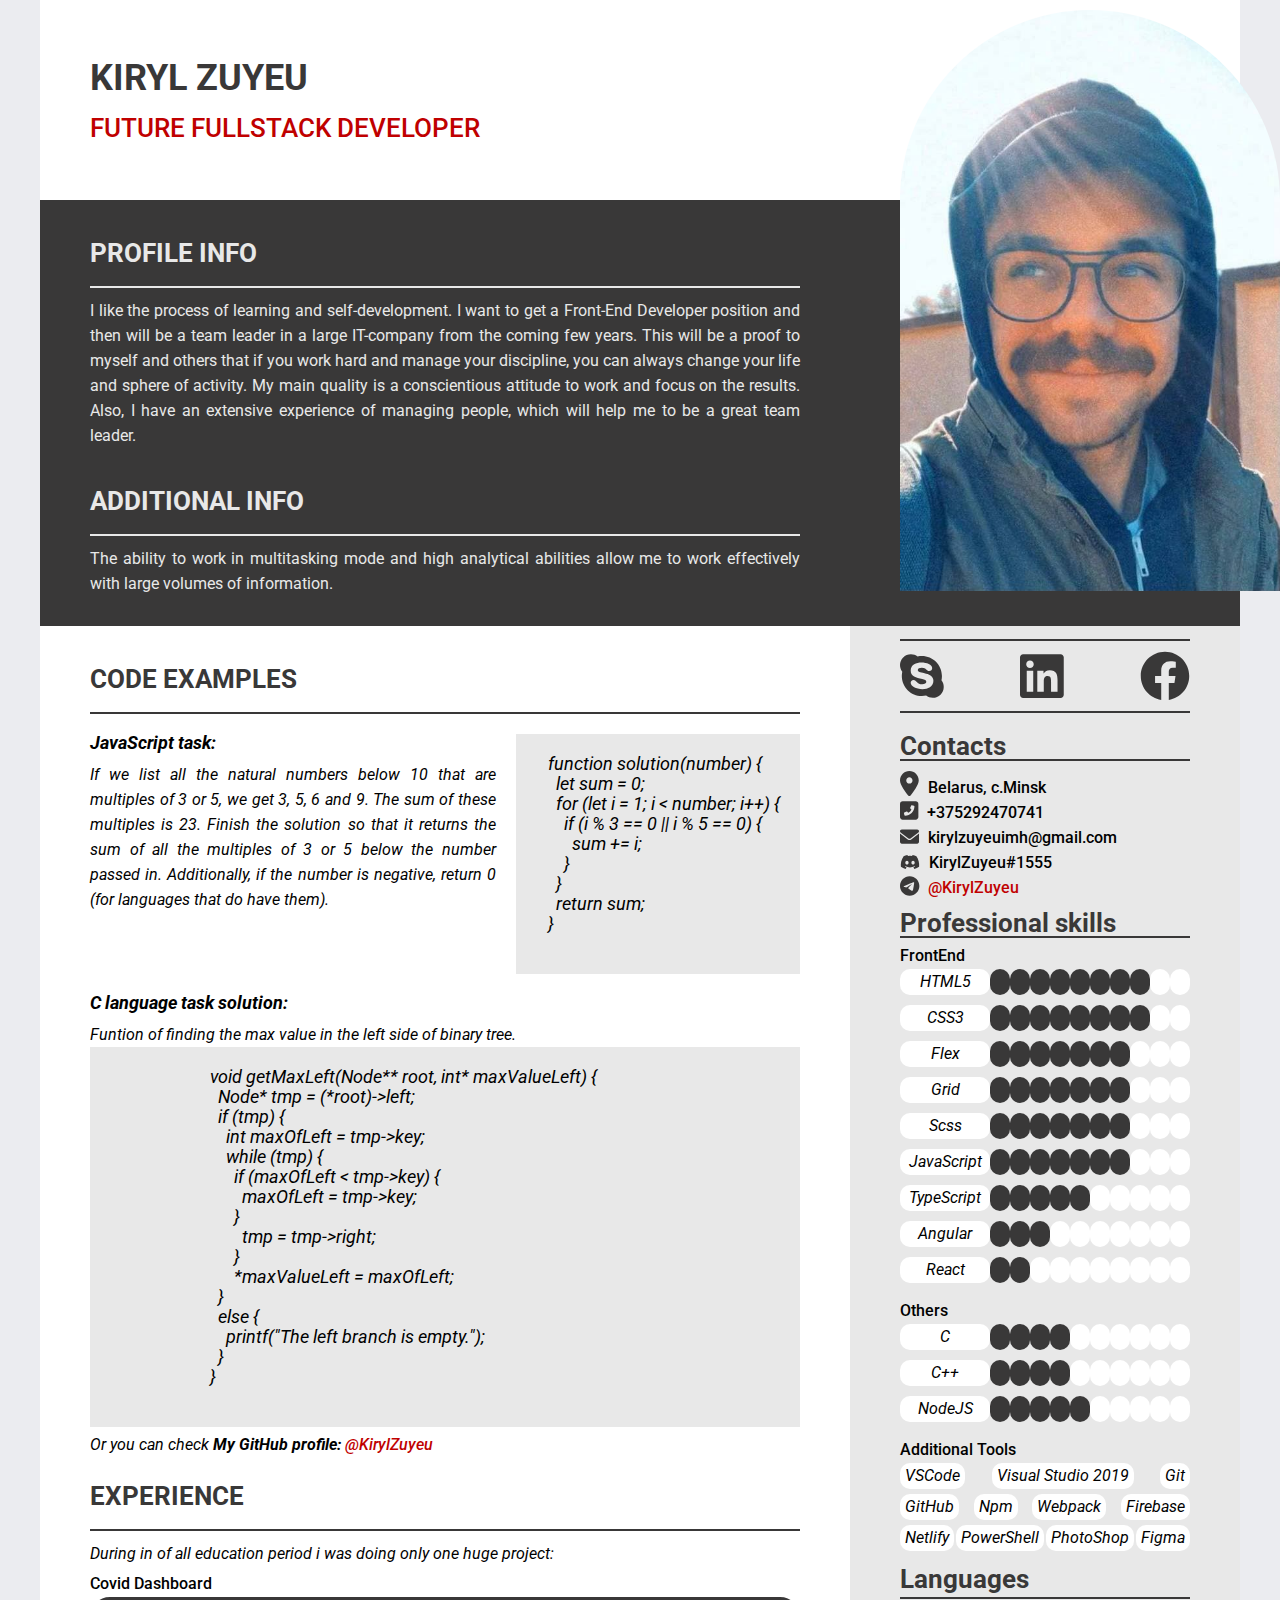
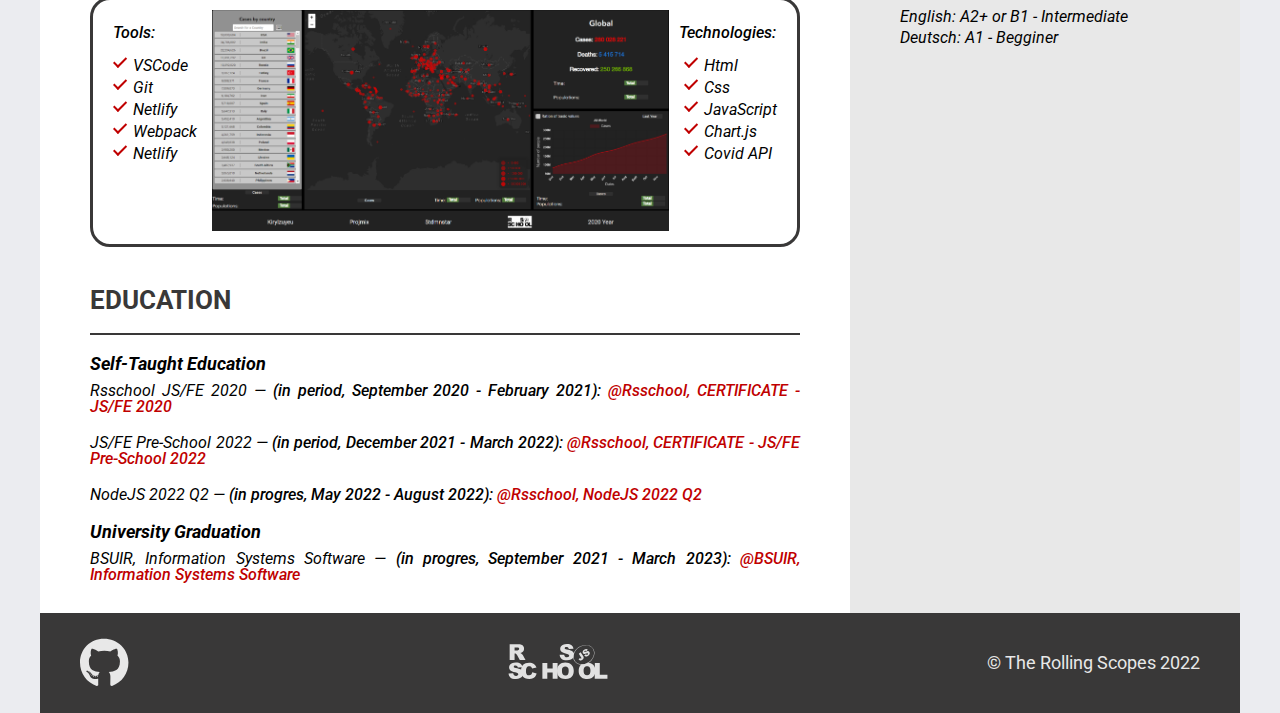
==== index.html @ 29dd503e "fix: remove spaces" ====
<!DOCTYPE html>
<html lang="en">
<head>
  <meta charset="UTF-8">
  <meta http-equiv="X-UA-Compatible" content="IE=edge">
  <meta name="viewport" content="width=device-width, initial-scale=1.0">
  <title>RsschoolCV</title>
  <link rel="icon" type="image/x-icon" href="./assets/icons/favicon.ico">
  <link rel="preconnect" href="https://fonts.googleapis.com">
  <link rel="preconnect" href="https://fonts.gstatic.com" crossorigin>
  <link href="https://fonts.googleapis.com/css2?family=Roboto:ital,wght@0,300;0,400;0,500;0,700;0,900;1,300;1,400;1,500;1,700;1,900&display=swap" rel="stylesheet">
  <script defer src="assets/fontawesome/js/all.min.js"></script>
  <link rel="stylesheet" href="./assets/css/reset.css">
  <link rel="stylesheet" href="./assets/css/style.css">
</head>
<body>
  <div class="wrapper">
    <header class="header">
      <div class="header__wrapper">
        <h1 class="header__title">Kiryl Zuyeu</h1>
        <p class="header__subtitle">Future FullStack Developer</p>
      </div>
    </header>
    <main class="main">
      <div class="main_wrapper">
        <div class="main__content">
          <section class="profile-info container">
            <div class="profile-info__title_container">
              <h2 class="profile-info__title">Profile info</h2>
            </div>
            <p class="profile-info__content">I like the process of learning and self-development. I want to get a Front-End Developer position and then will be a team leader in a large IT-company from the coming few years. This will be a proof to myself and others that if you work hard and manage your discipline, you can always change your life and sphere of activity. My main quality is a conscientious attitude to work and focus on the results. Also, I have an extensive experience of managing people, which will help me to be a great team leader.</p>
          </section>
          <section class="additional-info container">
            <div class="additional-info__title_container">
              <h2 class="additional-info__title">Additional info</h2>
            </div>
            <p class="additional-info__content">The ability to work in multitasking mode and high analytical abilities allow me to work effectively with large volumes of information.</p>
          </section>
          <section class="code container">
            <div class="code__title_container">
              <h2 class="code__title">Code examples</h2>
            </div>
            <div class="code__content">
              <div class="code-js">
                <div class="code-js__taks">
                  <h3 class="code-js__title">JavaScript task:</h3>
                  <p class="code-js__description">If we list all the natural numbers below 10 that are multiples of 3 or 5, we get 3, 5, 6 and 9. The sum of these multiples is 23.
                    Finish the solution so that it returns the sum of all the multiples of 3 or 5 below the number passed in. Additionally, if the number is negative, return 0 (for languages that do have them).</p>
                </div>
                <pre class="code-js__example">
                  <code>
        function solution(number) {
          let sum = 0;
          for (let i = 1; i &lt; number; i++) {
            if (i % 3 == 0 || i % 5 == 0) {
              sum += i;
            }
          }
          return sum;
        }
                  </code>
                </pre>
              </div>
              <div class="code-c">
                <h3 class="code-c__title">C language task solution:</h3>
                <p class="code-c__description">Funtion of finding the max value in the left side of binary tree.</p>
                <pre class="code-c__example">
                  <code>
                    void getMaxLeft(Node** root, int* maxValueLeft) {
                      Node* tmp = (*root)-&gt;left;
                      if (tmp) {
                        int maxOfLeft = tmp-&gt;key;
                        while (tmp) {
                          if (maxOfLeft &lt; tmp-&gt;key) {
                            maxOfLeft = tmp-&gt;key;
                          }
                            tmp = tmp-&gt;right;
                          }
                          *maxValueLeft = maxOfLeft;
                      }
                      else {
                        printf("The left branch is empty.");
                      }
                    }
                  </code>
                </pre>
              </div>
            </div>
            <div class="code-git">
              <span>Or you can check</span>
              <span class="code-git__text">My GitHub profile:</span>
              <a href="https://github.com/KirylZuyeu" class="code-git__link" target="blank">@KirylZuyeu</a>
            </div>
          </section>
          <section class="experience container">
            <div class="experience__title_container">
              <h2 class="experience__title">Experience</h2>
            </div>
            <p class="experience__description">During in of all education period i was doing only one huge project:</p>
            <div class="experience__projects">
              <div class="project">
                <h4 class="project__title">Covid Dashboard</h4>
                <div class="project__section">
                  <div class="project__tools">
                    <p class="project__tools_description">Tools:</p>
                    <ul class="project__tools_list">
                      <li class="project__tools_item">VSCode</li>
                      <li class="project__tools_item">Git</li>
                      <li class="project__tools_item">Netlify</li>
                      <li class="project__tools_item">Webpack</li>
                      <li class="project__tools_item">Netlify</li>
                    </ul>
                  </div>
                  <a class="project__link" href="https://kirylzuyeu-covid-dashboard.netlify.app" target="blank"><img class="project__link_image" src="./assets/images/project.PNG" alt="Covid Dashdoard Tracker"></a>
                  <div class="project__tech">
                    <p class="project__tech_description">Technologies:</p>
                    <ul class="project__tech_list">
                      <li class="project__tech_item">Html</li>
                      <li class="project__tech_item">Css</li>
                      <li class="project__tech_item">JavaScript</li>
                      <li class="project__tech_item">Chart.js</li>
                      <li class="project__tech_item">Covid API</li>
                    </ul>
                  </div>
                </div>
              </div>
            </div>
          </section>
          <section class="education container">
            <div class="education__title_container">
              <h2 class="education__title">Education</h2>
            </div>
            <div class="education__content">
              <div class="education-selft">
                <h3 class="education-selft__title">Self-Taught Education</h3>
                <div class="education-selft__description">
                  <span>Rsschool JS/FE 2020 — </span>
                  <span class="education-selft__text">(in period, September 2020 - February 2021): </span>
                  <a href="https://app.rs.school/certificate/trmz9yqo" class="education-selft__link" target="blank">@Rsschool, CERTIFICATE - JS/FE 2020</a>
                </div>
                <div class="education-selft__description">
                  <span>JS/FE Pre-School 2022 — </span>
                  <span class="education-selft__text">(in period, December 2021 - March 2022): </span>
                  <a href="https://app.rs.school/certificate/n9tmmqsz" class="education-selft__link" target="blank">@Rsschool, CERTIFICATE - JS/FE Pre-School 2022</a>
                </div>
                <div class="education-selft__description">
                  <span>NodeJS 2022 Q2 — </span>
                  <span class="education-selft__text">(in progres, May 2022 - August 2022): </span>
                  <a href="https://rs.school/nodejs/" class="education-selft__link" target="blank">@Rsschool, NodeJS 2022 Q2</a>
                </div>
              </div>
              <div class="education-univer">
                <h3 class="education-univer__title">University Graduation</h3>
                <div class="education-univer__description">
                  <span>BSUIR, Information Systems Software — </span>
                  <span class="education-univer__text">(in progres, September 2021 - March 2023): </span>
                  <a href="https://iti.bsuir.by/specialty/2" class="education-univer__link" target="blank">@BSUIR, Information Systems Software</a>
                </div>
              </div>
            </div>
          </section>
        </div>
        <div class="main__aside">
          <div class="photo__container container">
            <div class="photo__overflow">
              <img class="photo" src="./assets/images/myAvatar.jpg" alt="Kiryl Zuyeu profile photo">
            </div>
          </div>
          <nav class="social container">
            <ul class="social__list">
              <li class="social__item">
                <a class="social__item_link" href="https://join.skype.com/invite/eefLxkBv0HuY" target="blank"><i class="fab fa-skype social__item_img"></i></a>
              </li>
              <li class="social__item">
                <a class="social__item_link" href="https://www.linkedin.com/in/kirylzuyeu" target="blank"><i class="fab fa-linkedin social__item_img"></i></a>
              </li>
              <li class="social__item">
                <a class="social__item_link" href="https://www.facebook.com/kiryl.zuyeu" target="blank"><i class="fab fa-facebook social__item_img"></i></a>
              </li>
            </ul>
          </nav>
          <section class="contacts container">
            <div class="contacts__title_container">
              <h3 class="contacts__title">Contacts</h3>
            </div>
            <ul class="contacts__list">
              <li class="contacts__item">
                <i class="fas fa-map-marker-alt contacts__item_img adress"></i>
                <span class="contacts__item_info">Belarus, c.Minsk</span>
              </li>
              <li class="contacts__item">
                <i class="fas fa-phone-square-alt contacts__item_img phone"></i>
                <span class="contacts__item_info">+375292470741</span>
              </li>
              <li class="contacts__item">
                <i class="fas fa-envelope contacts__item_img mail"></i>
                <span class="contacts__item_info">kirylzuyeuimh@gmail.com</span>
              </li>
              <li class="contacts__item">
                <i class="fab fa-discord contacts__item_img discord"></i>
                <span class="contacts__item_info">KirylZuyeu#1555</span>
              </li>
              <li class="contacts__item">
                <i class="fab fa-telegram contacts__item_img telegram"></i>
                <a class="contacts__item_link" href="https://t.me/KirylZuyeu" target="blank">@KirylZuyeu</a>
              </li>
            </ul>
          </section>
          <section class="skills container">
            <div class="skills__title_container">
              <h2 class="skills__title">Professional skills</h2>
            </div>
            <div class="skills__wrapper">
              <div class="frontEnd-skills">
                <h2 class="frontEnd-skills__title">FrontEnd</h2>
                <ul class="frontEnd-skills__list">
                  <li class="frontEnd-skills__item">
                    <span class="frontEnd-skills__item_text">HTML5</span>
                    <span class="frontEnd-skills__item_rate-done"></span>
                    <span class="frontEnd-skills__item_rate-done"></span>
                    <span class="frontEnd-skills__item_rate-done"></span>
                    <span class="frontEnd-skills__item_rate-done"></span>
                    <span class="frontEnd-skills__item_rate-done"></span>
                    <span class="frontEnd-skills__item_rate-done"></span>
                    <span class="frontEnd-skills__item_rate-done"></span>
                    <span class="frontEnd-skills__item_rate-done"></span>
                    <span class="frontEnd-skills__item_rate-none"></span>
                    <span class="frontEnd-skills__item_rate-none"></span>
                  </li>
                  <li class="frontEnd-skills__item">
                    <span class="frontEnd-skills__item_text">CSS3</span>
                    <span class="frontEnd-skills__item_rate-done"></span>
                    <span class="frontEnd-skills__item_rate-done"></span>
                    <span class="frontEnd-skills__item_rate-done"></span>
                    <span class="frontEnd-skills__item_rate-done"></span>
                    <span class="frontEnd-skills__item_rate-done"></span>
                    <span class="frontEnd-skills__item_rate-done"></span>
                    <span class="frontEnd-skills__item_rate-done"></span>
                    <span class="frontEnd-skills__item_rate-done"></span>
                    <span class="frontEnd-skills__item_rate-none"></span>
                    <span class="frontEnd-skills__item_rate-none"></span>
                  </li>
                  <li class="frontEnd-skills__item">
                    <span class="frontEnd-skills__item_text">Flex</span>
                    <span class="frontEnd-skills__item_rate-done"></span>
                    <span class="frontEnd-skills__item_rate-done"></span>
                    <span class="frontEnd-skills__item_rate-done"></span>
                    <span class="frontEnd-skills__item_rate-done"></span>
                    <span class="frontEnd-skills__item_rate-done"></span>
                    <span class="frontEnd-skills__item_rate-done"></span>
                    <span class="frontEnd-skills__item_rate-done"></span>
                    <span class="frontEnd-skills__item_rate-none"></span>
                    <span class="frontEnd-skills__item_rate-none"></span>
                    <span class="frontEnd-skills__item_rate-none"></span>
                  </li>
                  <li class="frontEnd-skills__item">
                    <span class="frontEnd-skills__item_text">Grid</span>
                    <span class="frontEnd-skills__item_rate-done"></span>
                    <span class="frontEnd-skills__item_rate-done"></span>
                    <span class="frontEnd-skills__item_rate-done"></span>
                    <span class="frontEnd-skills__item_rate-done"></span>
                    <span class="frontEnd-skills__item_rate-done"></span>
                    <span class="frontEnd-skills__item_rate-done"></span>
                    <span class="frontEnd-skills__item_rate-done"></span>
                    <span class="frontEnd-skills__item_rate-none"></span>
                    <span class="frontEnd-skills__item_rate-none"></span>
                    <span class="frontEnd-skills__item_rate-none"></span>
                  </li>
                  <li class="frontEnd-skills__item">
                    <span class="frontEnd-skills__item_text">Scss</span>
                    <span class="frontEnd-skills__item_rate-done"></span>
                    <span class="frontEnd-skills__item_rate-done"></span>
                    <span class="frontEnd-skills__item_rate-done"></span>
                    <span class="frontEnd-skills__item_rate-done"></span>
                    <span class="frontEnd-skills__item_rate-done"></span>
                    <span class="frontEnd-skills__item_rate-done"></span>
                    <span class="frontEnd-skills__item_rate-done"></span>
                    <span class="frontEnd-skills__item_rate-none"></span>
                    <span class="frontEnd-skills__item_rate-none"></span>
                    <span class="frontEnd-skills__item_rate-none"></span>
                  </li>
                  <li class="frontEnd-skills__item">
                    <span class="frontEnd-skills__item_text">JavaScript</span>
                    <span class="frontEnd-skills__item_rate-done"></span>
                    <span class="frontEnd-skills__item_rate-done"></span>
                    <span class="frontEnd-skills__item_rate-done"></span>
                    <span class="frontEnd-skills__item_rate-done"></span>
                    <span class="frontEnd-skills__item_rate-done"></span>
                    <span class="frontEnd-skills__item_rate-done"></span>
                    <span class="frontEnd-skills__item_rate-done"></span>
                    <span class="frontEnd-skills__item_rate-none"></span>
                    <span class="frontEnd-skills__item_rate-none"></span>
                    <span class="frontEnd-skills__item_rate-none"></span>
                  </li>
                  <li class="frontEnd-skills__item">
                    <span class="frontEnd-skills__item_text">TypeScript</span>
                    <span class="frontEnd-skills__item_rate-done"></span>
                    <span class="frontEnd-skills__item_rate-done"></span>
                    <span class="frontEnd-skills__item_rate-done"></span>
                    <span class="frontEnd-skills__item_rate-done"></span>
                    <span class="frontEnd-skills__item_rate-done"></span>
                    <span class="frontEnd-skills__item_rate-none"></span>
                    <span class="frontEnd-skills__item_rate-none"></span>
                    <span class="frontEnd-skills__item_rate-none"></span>
                    <span class="frontEnd-skills__item_rate-none"></span>
                    <span class="frontEnd-skills__item_rate-none"></span>
                  </li>
                  <li class="frontEnd-skills__item">
                    <span class="frontEnd-skills__item_text">Angular</span>
                    <span class="frontEnd-skills__item_rate-done"></span>
                    <span class="frontEnd-skills__item_rate-done"></span>
                    <span class="frontEnd-skills__item_rate-done"></span>
                    <span class="frontEnd-skills__item_rate-none"></span>
                    <span class="frontEnd-skills__item_rate-none"></span>
                    <span class="frontEnd-skills__item_rate-none"></span>
                    <span class="frontEnd-skills__item_rate-none"></span>
                    <span class="frontEnd-skills__item_rate-none"></span>
                    <span class="frontEnd-skills__item_rate-none"></span>
                    <span class="frontEnd-skills__item_rate-none"></span>
                  </li>
                  <li class="frontEnd-skills__item">
                    <span class="frontEnd-skills__item_text">React</span>
                    <span class="frontEnd-skills__item_rate-done"></span>
                    <span class="frontEnd-skills__item_rate-done"></span>
                    <span class="frontEnd-skills__item_rate-none"></span>
                    <span class="frontEnd-skills__item_rate-none"></span>
                    <span class="frontEnd-skills__item_rate-none"></span>
                    <span class="frontEnd-skills__item_rate-none"></span>
                    <span class="frontEnd-skills__item_rate-none"></span>
                    <span class="frontEnd-skills__item_rate-none"></span>
                    <span class="frontEnd-skills__item_rate-none"></span>
                    <span class="frontEnd-skills__item_rate-none"></span>
                  </li>
                </ul>
              </div>
              <div class="other-skills">
                <h3 class="other-skills__title">Others</h3>
                <ul class="other-skills__list">
                  <li class="other-skills__item">
                    <span class="frontEnd-skills__item_text">C</span>
                    <span class="frontEnd-skills__item_rate-done"></span>
                    <span class="frontEnd-skills__item_rate-done"></span>
                    <span class="frontEnd-skills__item_rate-done"></span>
                    <span class="frontEnd-skills__item_rate-done"></span>
                    <span class="frontEnd-skills__item_rate-none"></span>
                    <span class="frontEnd-skills__item_rate-none"></span>
                    <span class="frontEnd-skills__item_rate-none"></span>
                    <span class="frontEnd-skills__item_rate-none"></span>
                    <span class="frontEnd-skills__item_rate-none"></span>
                    <span class="frontEnd-skills__item_rate-none"></span>
                  </li>
                  <li class="other-skills__item">
                    <span class="other-skills__item_text">C++</span>
                    <span class="other-skills__item_rate-done"></span>
                    <span class="other-skills__item_rate-done"></span>
                    <span class="other-skills__item_rate-done"></span>
                    <span class="other-skills__item_rate-done"></span>
                    <span class="other-skills__item_rate-none"></span>
                    <span class="other-skills__item_rate-none"></span>
                    <span class="other-skills__item_rate-none"></span>
                    <span class="other-skills__item_rate-none"></span>
                    <span class="other-skills__item_rate-none"></span>
                    <span class="other-skills__item_rate-none"></span>
                  </li>
                  <li class="other-skills__item">
                    <span class="other-skills__item_text">NodeJS</span>
                    <span class="other-skills__item_rate-done"></span>
                    <span class="other-skills__item_rate-done"></span>
                    <span class="other-skills__item_rate-done"></span>
                    <span class="other-skills__item_rate-done"></span>
                    <span class="other-skills__item_rate-done"></span>
                    <span class="other-skills__item_rate-none"></span>
                    <span class="other-skills__item_rate-none"></span>
                    <span class="other-skills__item_rate-none"></span>
                    <span class="other-skills__item_rate-none"></span>
                    <span class="other-skills__item_rate-none"></span>
                  </li>
                </ul>
              </div>
              <div class="additional-tools">
                <h3 class="additional-tools__title">Additional Tools</h3>
                <ul class="additional-tools__list">
                  <li class="additional-tools__item">VSCode</li>
                  <li class="additional-tools__item">Visual Studio 2019</li>
                  <li class="additional-tools__item">Git</li>
                  <li class="additional-tools__item">GitHub</li>
                  <li class="additional-tools__item">Npm</li>
                  <li class="additional-tools__item">Webpack</li>
                  <li class="additional-tools__item">Firebase</li>
                  <li class="additional-tools__item">Netlify</li>
                  <li class="additional-tools__item">PowerShell</li>
                  <li class="additional-tools__item">PhotoShop</li>
                  <li class="additional-tools__item">Figma</li>
                </ul>
              </div>
            </div>
          </section>
          <section class="languages container">
            <div class="languages__title_container">
              <h3 class="languages__title">Languages</h3>
            </div>
            <ul class="languages__list">
              <li class="languages__item">English: A2+ or B1 - Intermediate</li>
              <li class="languages__item">Deutsch: A1 - Begginer</li>
            </ul>
          </section>
        </div>
      </div>
    </main>
    <footer class="footer">
      <div class="footer__container">
        <a class="footer__git" href="https://github.com/KirylZuyeu" target="blank"><i class="fab fa-github footer__git_img"></i></a>
        <a class="footer__rsschool" href="https://rs.school/js/" target="blank"><img class="footer__rsschool_img" src="./assets/icons/rsschool.svg" alt="Rsschool Icon"></a>
        <span class="footer__copyright">© The Rolling Scopes 2022</span>
      </div>
    </footer>
  </div>
</body>
</html>
---- assets/css/style.css ----
:root {
  /* colors */
  --color__heading:#393838;
  --color__subheading:#c00000;
  --color__title_dark:#393838;
  --color__title_light:#E8E8E8;
  --color__subtitle_dark:#000000;
  --color__subtitle_light:#E8E8E8;
  --color__text_dark:#000000;
  --color__text_light:#E8E8E8;
  --color__line_dark:#393838;
  --color__line_light:#E8E8E8;

  --color__body:#EBECF0;
  --color__header:#393838;
  --color__profile-info:#393838;
  --color__main_aside:#E8E8E8;
  --color__footer:#393838;

  --color__link:#c00000;
  --color__link_hover:#1a3246;

  /* sizes */
  --size__heading:36px;
  --size__title:26px;
  --size__subtitle:18px;
  --size__text:16px;
  --size__code:18px;
}

body {
  background-color: var(--color__body);
  font-size: var(--size__text);
  font-family: 'Roboto', sans-serif;
}

p {
  line-height: 25px;
}

.wrapper {
  max-width: 1200px;
  margin: 0 auto;
  background: white;
}
.header {
  height: 200px;
  display: flex;
  align-items: center;
}

.header__wrapper {
  margin: 0 50px;
}

.header__title {
  margin-bottom: 20px;
  font-weight: 700;
  text-transform: uppercase;
  font-size: var(--size__heading);
  color:var(--color__heading);
}

.header__subtitle {
  font-weight: 500;
  text-transform: uppercase;
  font-size: var(--size__title);
  color:var(--color__subheading);
}

.container {
  padding: 0 50px;
}

.main_wrapper {
  display: flex;
}

.main__сontent {
  width: 60%;
}

.profile-info {
  padding-top:20px;
  background: var(--color__profile-info);
}

.profile-info__title_container {
  display: flex;
  margin-bottom: 10px;
  border-bottom: 2px solid var(--color__line_light);
  color: var(--color__title_light);
}

.profile-info__title {
  margin: 20px 0;
  text-transform: uppercase;
  font-size: var(--size__title);
  font-weight: 700;
  color: var(--color__title_light);
}

.profile-info__content {
  text-align: justify;
  color: var(--color__text_light);
}

.additional-info {
  padding-top:20px;
  padding-bottom:30px;
  background: var(--color__profile-info);
}

.additional-info__title_container {
  display: flex;
  margin-bottom: 10px;
  border-bottom: 2px solid var(--color__line_light);
  color: var(--color__title_light);
}

.additional-info__title {
  margin: 20px 0;
  text-transform: uppercase;
  font-size: var(--size__title);
  font-weight: 700;
  color: var(--color__title_light);
}

.additional-info__content {
  text-align: justify;
  color: var(--color__text_light);
}

.code {
  padding-top:20px;
}

.code__title_container {
  display: flex;
  margin-bottom: 10px;
  border-bottom: 2px solid var(--color__line_dark);
  color: var(--color__title_dark);
}

.code__title {
  margin: 20px 0;
  text-transform: uppercase;
  font-size: var(--size__title);
  font-weight: 700;
  color: var(--color__title_dark);
}

.code__content {
  margin:20px 0px 10px 0px;
}

.code-js {
  display: flex;
  margin-bottom: 20px;
  font-style: italic;
}

.code-js__title {
  font-weight: 700;
  margin-bottom:10px;
  font-size: var(--size__subtitle);
}

.code-js__description {
  text-align: justify;
  margin-right: 20px;
  font-size: var(--size__text);
}

.code-js__example {
  width: 100%;
  margin: 0;
  padding: 0;
  padding-right: 20px;
  line-height: 20px;
  font-size: var(--size__code);
  background: var(--color__main_aside);
}

.code-c {
  font-style: italic;
}

.code-c__title {
  font-weight: 700;
  margin-bottom:10px;
  font-size: var(--size__subtitle);
}

.code-c__description {
  text-align: justify;
  margin-right: 20px;
  font-size: var(--size__text);
}

.code-c__example {
  display: block;
  padding-left: 40px;
  line-height: 20px;
  font-size: var(--size__code);
  background: var(--color__main_aside);
}

.code-git {
  font-style: italic;
}

.code-git__text {
  font-weight: 700;
}

.code-git__link {
  font-weight: 500;
  color:var(--color__link);
  text-decoration: none;
}

.code-git__link:hover {
  color:var(--color__link_hover);
}

.experience {
  padding-top:10px;
}

.experience__title_container {
  display: flex;
  margin-bottom: 10px;
  border-bottom: 2px solid var(--color__line_dark);
  color: var(--color__title_dark);
}

.experience__title {
  margin: 20px 0;
  text-transform: uppercase;
  font-size: var(--size__title);
  font-weight: 700;
  color: var(--color__title_dark);
}

.experience__description {
  font-style: italic;
}

.experience__projects {
  display: flex;
}

.project {
  margin-top: 10px;
}

.project__title {
  font-weight: 500;
  margin-bottom: 5px;
}

.project__section {
  display: flex;
  justify-content: space-between;
  border: 3px solid var(--color__line_dark);
  padding: 10px;
  border-radius: 20px;
}

.project__tools {
  font-style: italic;
  margin: 10px;
}

.project__tools_description {
  font-weight: 500;
  margin-bottom: 10px;
}

.project__tools_list {
  line-height: 22px;
  margin-right: 5px;
}

.project__tools_item {
  position: relative;
  padding-left: 20px;
}

.project__tools_item:before {
  content: '';
  display: block;
  position: absolute;
  left: 0;
  top: -5px;
  width: 5px;
  height: 11px;
  border-width: 0 2px 2px 0;
  border-style: solid;
  border-color: var(--color__link);
  transform-origin: bottom left;
  transform: rotate(45deg);
}

.project__link_image {
  width: 100%;
}

.project__tech {
  font-style: italic;
  margin: 10px;
}

.project__tech_description {
  font-weight: 500;
  margin-bottom: 10px;
}

.project__tech_list {
  line-height: 22px;
  margin-left: 5px;
}

.project__tech_item {
  position: relative;
  padding-left: 20px;
}

.project__tech_item:before {
  content: '';
  display: block;
  position: absolute;
  left: 0;
  top: -5px;
  width: 5px;
  height: 11px;
  border-width: 0 2px 2px 0;
  border-style: solid;
  border-color: var(--color__link);
  transform-origin: bottom left;
  transform: rotate(45deg);
}

.education {
  padding-top:20px;
}

.education__title_container {
  display: flex;
  margin-bottom: 10px;
  border-bottom: 2px solid var(--color__line_dark);
  color: var(--color__title_dark);
}

.education__title {
  margin: 20px 0;
  text-transform: uppercase;
  font-size: var(--size__title);
  font-weight: 700;
  color: var(--color__title_dark);
}

.education__content {
  margin:20px 0px 10px 0px;
  font-style: italic;
}

.education-selft {
  text-align: justify;
}

.education-selft__title {
  font-weight: 700;
  margin-bottom:10px;
  font-size: var(--size__subtitle);
}

.education-selft__description {
  margin-bottom: 20px;
}

.education-selft__text {
  font-weight: 500;
}

.education-selft__link {
  font-weight: 500;
  color:var(--color__link);
  text-decoration: none;
}

.education-selft__link:hover {
  color:var(--color__link_hover);
}

.education-univer {
  text-align: justify;
}

.education-univer__title {
  font-weight: 700;
  margin-bottom:10px;
  font-size: var(--size__subtitle);
}

.education-univer__description {
  margin-bottom: 30px;
}

.education-univer__text {
  font-weight: 500;
}

.education-univer__link {
  font-weight: 500;
  color:var(--color__link);
  text-decoration: none;
}

.education-univer__link:hover {
  color:var(--color__link_hover);
}

.main__aside {
  background: var(--color__main_aside);
  width: 40%;
}

.photo__container {
  position: relative;
  height: 426px;
  background: var(--color__profile-info) ;
}

.photo__overflow {
  border-radius: 200px 200px 0px 0px;
  overflow: hidden;
  position: absolute;
  width: 380px;
  top: -190px;
}

.photo {
  width: 100%;
  top: -300px;
}

.social {
  display: flex;
  align-items: center;
}

.social__list {
  margin-top:13px;
  padding: 10px 0;
  width: 100%;
  display: flex;
  justify-content: space-between;
  align-items: center;
  border-top: 2px solid var(--color__line_dark);
  border-bottom: 2px solid var(--color__line_dark);
}

.social__item_img {
  color: var(--color__line_dark);
  font-size:50px;
}

.social__item_img:hover {
  color: var(--color__link);
  font-size:50px;
}

.contacts {
  padding-top:20px;
}

.contacts__title_container {
  display: flex;
  margin-bottom: 10px;
  border-bottom: 2px solid var(--color__line_dark);
  color: var(--color__title_dark);
}

.contacts__title {
  font-size: var(--size__title);
  font-weight: 700;
  color: var(--color__title_dark);
}

.contacts__list {
  line-height: 25px;
}

.contacts__item_img {
  color: var(--color__title_dark);
  font-size:25px;
}

.contacts__item_link {
  text-decoration: none;
  font-weight: 500;
  color: var(--color__link);
}

.contacts__item_link:hover {
  color: var(--color__link_hover);
}

.contacts__item_info {
  font-weight: 500;
  color: var(--color__text_dark);
}

.adress {
  font-size: 25px;
  margin-right:5px;
}

.phone {
  font-size: 21px;
  margin-right:5px;
}

.mail {
  font-size: 19px;
  margin-right:5px;
}

.discord {
  font-size: 16px;
  margin-right:5px;
}

.telegram {
  font-size: 20px;
  margin-right:5px;
}

.skills {
  padding-top:10px;
}

.skills__title_container {
  display: flex;
  margin-bottom: 10px;
  border-bottom: 2px solid var(--color__line_dark);
  color: var(--color__title_dark);
}

.skills__title {
  font-size: var(--size__title);
  font-weight: 700;
  color: var(--color__title_dark);
}

.frontEnd-skills__title {
  font-weight: 500;
}

.frontEnd-skills__list {
  margin-top: 5px;
  display: flex;
  flex-direction: column;
}

.frontEnd-skills__item {
  font-style: italic;
  margin-bottom: 10px;
  width: 100%;
  display: flex;
  justify-content: space-between;
}

.frontEnd-skills__item_text {
  display: block;
  width: 80px;
  padding: 5px;
  border-radius: 10px;
  background: #FFF;
  text-align: center;
}

.frontEnd-skills__item_rate-done {
  display: block;
  width: 20px;
  height: 26px;
  border-radius: 10px;
  background: var(--color__line_dark);
}
.frontEnd-skills__item_rate-none {
  display: block;
  width: 20px;
  height: 26px;
  border-radius: 10px;
  background: #FFF;
}
/* 
.frontEnd-skills__title {
  font-weight: 500;
}

.frontEnd-skills__list {
  margin-top: 5px;
  display: flex;
  flex-wrap: wrap;
  justify-content: space-between;
}

.frontEnd-skills__item {
  background: #FFF;
  padding: 5px;
  margin-bottom: 5px;
  border-radius: 10px;
  font-style: italic;
} */

/* .other-skills {
  margin-top: 10px;
}

.other-skills__title {
  font-weight: 500;
}

.other-skills__list {
  margin-top: 5px;
  display: flex;
  flex-wrap: wrap;
  justify-content: space-between;
}

.other-skills__item {
  background: #FFF;
  padding: 5px;
  margin-bottom: 5px;
  border-radius: 10px;
  font-style: italic;
} */


.other-skills {
  margin-top: 10px;
}

.other-skills__title {
  font-weight: 500;
}

.other-skills__list {
  margin-top: 5px;
  display: flex;
  flex-direction: column;
}

.other-skills__item {
  font-style: italic;
  margin-bottom: 10px;
  width: 100%;
  display: flex;
  justify-content: space-between;
}

.other-skills__item_text {
  display: block;
  width: 80px;
  padding: 5px;
  border-radius: 10px;
  background: #FFF;
  text-align: center;
}

.other-skills__item_rate-done {
  display: block;
  width: 20px;
  height: 26px;
  border-radius: 10px;
  background: var(--color__line_dark);
}
.other-skills__item_rate-none {
  display: block;
  width: 20px;
  height: 26px;
  border-radius: 10px;
  background: #FFF;
}

.additional-tools {
  margin-top: 10px;
}

.additional-tools__title {
  font-weight: 500;
}

.additional-tools__list {
  margin-top: 5px;
  display: flex;
  flex-wrap: wrap;
  justify-content: space-between;
}

.additional-tools__item {
  background: #FFF;
  padding: 5px;
  margin-bottom: 5px;
  border-radius: 10px;
  font-style: italic;
}

.languages {
  padding-top:10px;
}

.languages__title_container {
  display: flex;
  margin-bottom: 10px;
  border-bottom: 2px solid var(--color__line_dark);
  color: var(--color__title_dark);
}

.languages__title {
  margin-bottom: 5px;
  font-size: var(--size__title);
  font-weight: 700;
  color: var(--color__title_dark);
}

.languages__item {
  font-weight: 400;
  font-style: italic;
  margin-bottom: 5px;
}

.footer {
  display: flex;
  align-items: center;
  background: var(--color__footer);
  height: 100px;
}

.footer__container {
  width: 100%;
  display: flex;
  justify-content: space-between;
  align-items: center;
  padding: 0px 40px;
}

.footer__git_img {
  color: var(--color__line_light);
  font-size:50px;
}

.footer__git_img:hover {
  color: var(--color__link);
  font-size:50px;
}

.footer__rsschool_img {
  color: var(--color__line_light);
  width:100px;
  opacity: 0.85;
}

.footer__copyright {
  color: var(--color__line_light);
  font-size: var(--size__code);
}
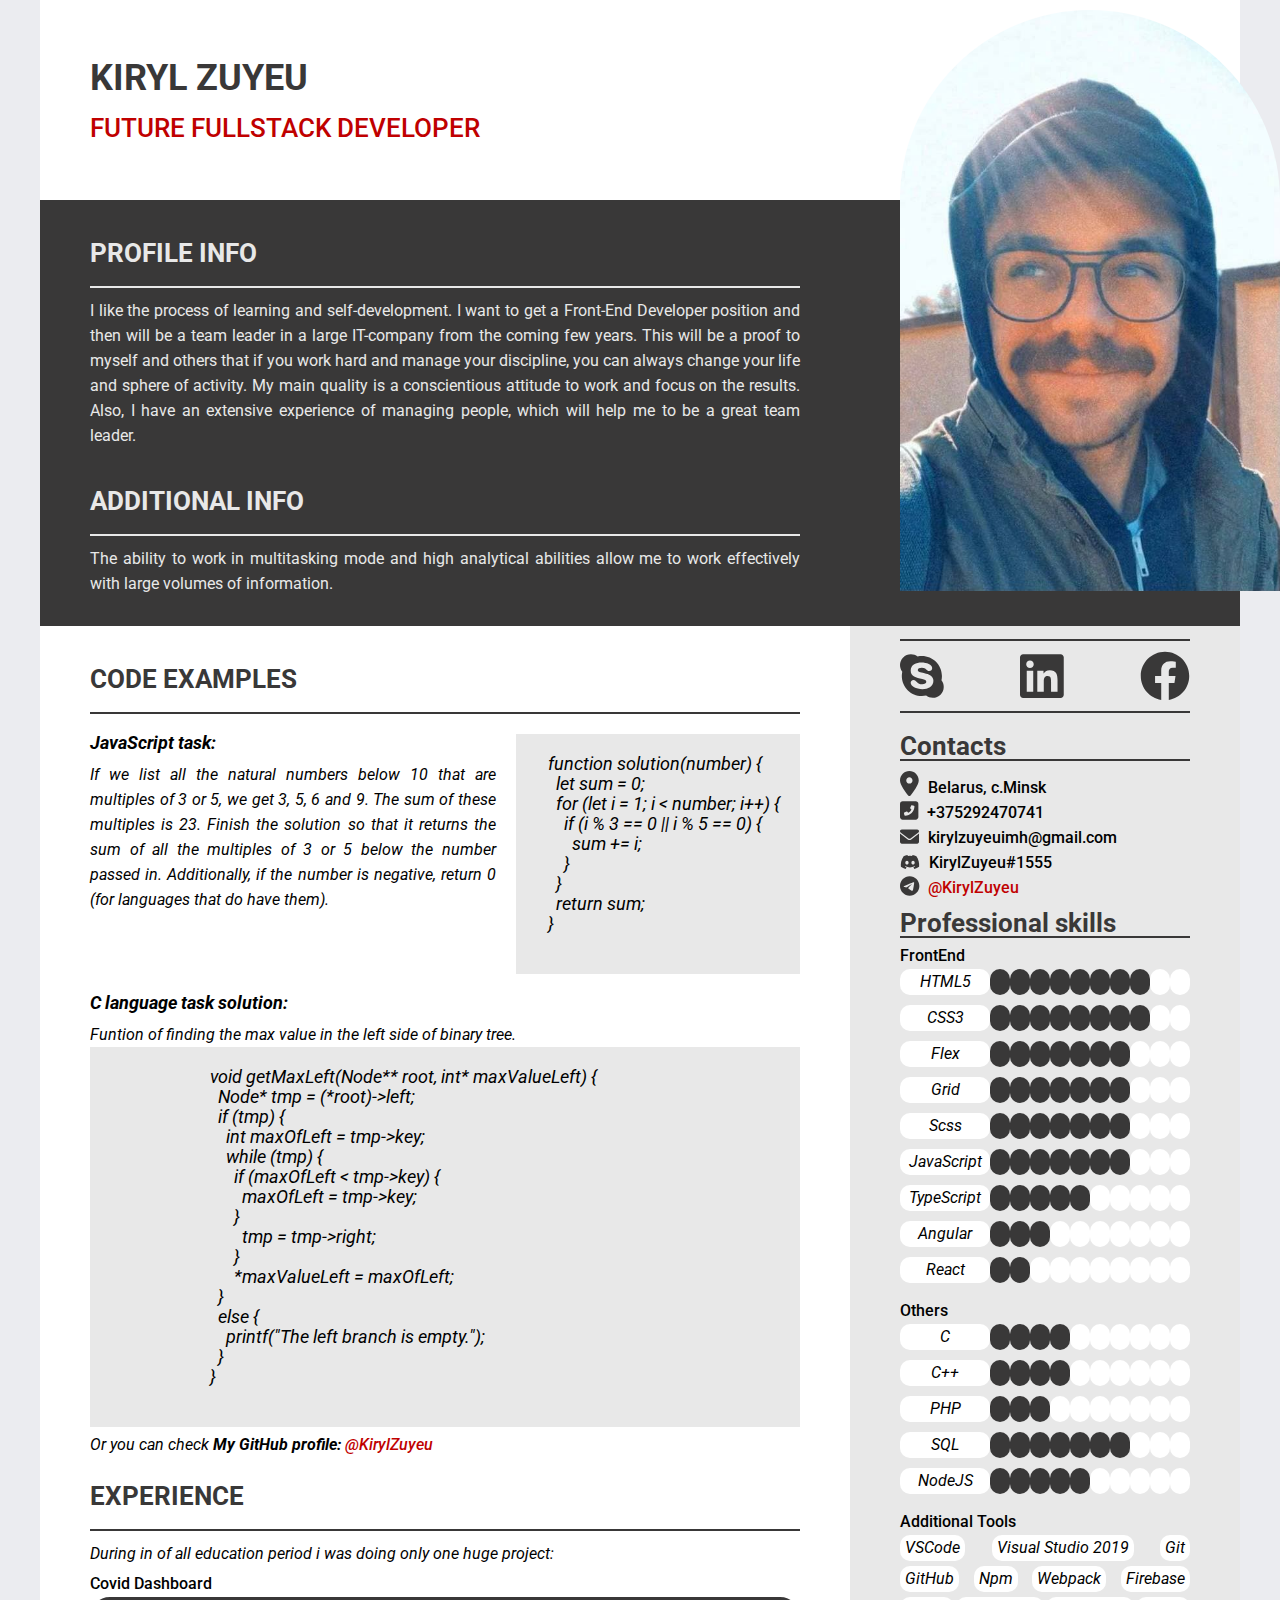
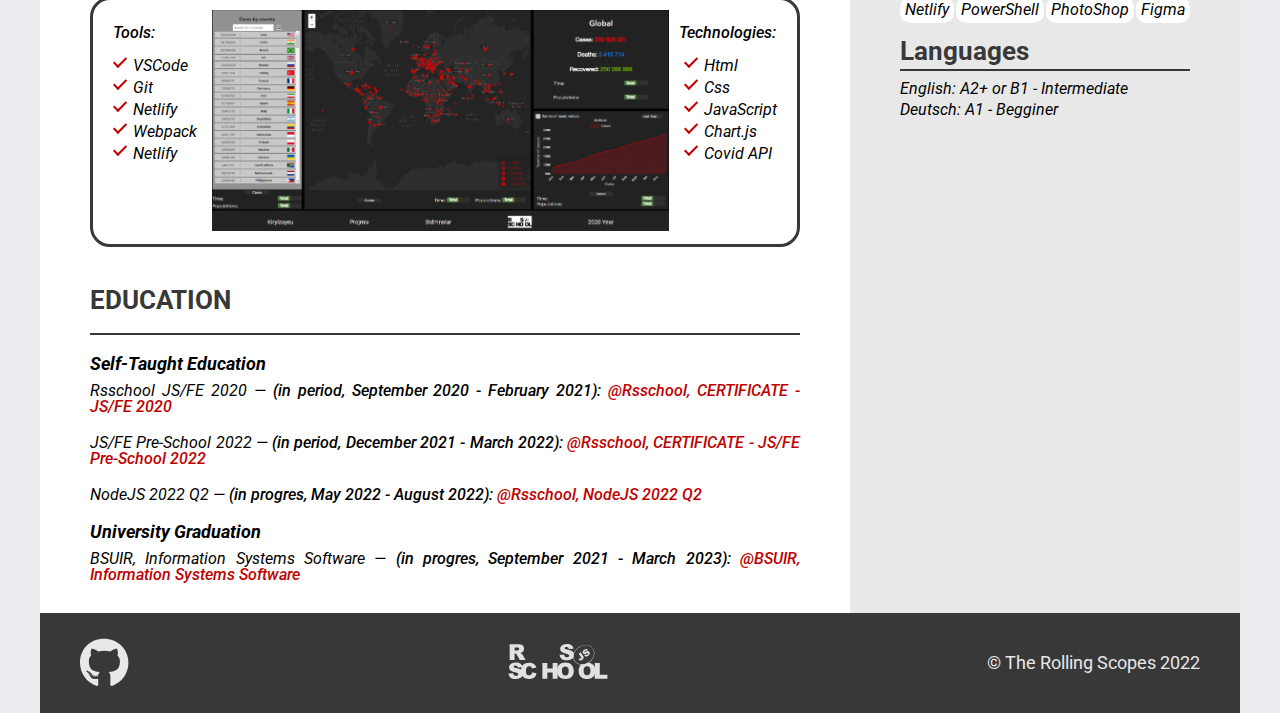
==== commit b30a356b: "Merge pull request #7 from KirylZuyeu/rsschool-cv-html" ====
--- a/index.html
+++ b/index.html
@@ -169,13 +169,13 @@
           <nav class="social container">
             <ul class="social__list">
               <li class="social__item">
-                <a class="social__item_link" href="https://join.skype.com/invite/eefLxkBv0HuY" target="blank"><i class="fab fa-skype social__item_img"></i></a>
+                <a class="social__item_link" href="https://join.skype.com/invite/eefLxkBv0HuY" target="blank" aria-label="link on skype"><i class="fab fa-skype social__item_img"></i></a>
               </li>
               <li class="social__item">
-                <a class="social__item_link" href="https://www.linkedin.com/in/kirylzuyeu" target="blank"><i class="fab fa-linkedin social__item_img"></i></a>
+                <a class="social__item_link" href="https://www.linkedin.com/in/kirylzuyeu" target="blank" aria-label="link on linkedIn"><i class="fab fa-linkedin social__item_img"></i></a>
               </li>
               <li class="social__item">
-                <a class="social__item_link" href="https://www.facebook.com/kiryl.zuyeu" target="blank"><i class="fab fa-facebook social__item_img"></i></a>
+                <a class="social__item_link" href="https://www.facebook.com/kiryl.zuyeu" target="blank" aria-label="link on facebook"><i class="fab fa-facebook social__item_img"></i></a>
               </li>
             </ul>
           </nav>
@@ -358,6 +358,32 @@
                     <span class="other-skills__item_rate-none"></span>
                     <span class="other-skills__item_rate-none"></span>
                     <span class="other-skills__item_rate-none"></span>
+                    <span class="other-skills__item_rate-none"></span>
+                    <span class="other-skills__item_rate-none"></span>
+                    <span class="other-skills__item_rate-none"></span>
+                  </li>
+                  <li class="other-skills__item">
+                    <span class="other-skills__item_text">PHP</span>
+                    <span class="other-skills__item_rate-done"></span>
+                    <span class="other-skills__item_rate-done"></span>
+                    <span class="other-skills__item_rate-done"></span>
+                    <span class="other-skills__item_rate-none"></span>
+                    <span class="other-skills__item_rate-none"></span>
+                    <span class="other-skills__item_rate-none"></span>
+                    <span class="other-skills__item_rate-none"></span>
+                    <span class="other-skills__item_rate-none"></span>
+                    <span class="other-skills__item_rate-none"></span>
+                    <span class="other-skills__item_rate-none"></span>
+                  </li>
+                  <li class="other-skills__item">
+                    <span class="other-skills__item_text">SQL</span>
+                    <span class="other-skills__item_rate-done"></span>
+                    <span class="other-skills__item_rate-done"></span>
+                    <span class="other-skills__item_rate-done"></span>
+                    <span class="other-skills__item_rate-done"></span>
+                    <span class="other-skills__item_rate-done"></span>
+                    <span class="other-skills__item_rate-done"></span>
+                    <span class="other-skills__item_rate-done"></span>
                     <span class="other-skills__item_rate-none"></span>
                     <span class="other-skills__item_rate-none"></span>
                     <span class="other-skills__item_rate-none"></span>
@@ -409,7 +435,7 @@
     </main>
     <footer class="footer">
       <div class="footer__container">
-        <a class="footer__git" href="https://github.com/KirylZuyeu" target="blank"><i class="fab fa-github footer__git_img"></i></a>
+        <a class="footer__git" href="https://github.com/KirylZuyeu" target="blank" aria-label="link on gitHub"><i class="fab fa-github footer__git_img"></i></a>
         <a class="footer__rsschool" href="https://rs.school/js/" target="blank"><img class="footer__rsschool_img" src="./assets/icons/rsschool.svg" alt="Rsschool Icon"></a>
         <span class="footer__copyright">© The Rolling Scopes 2022</span>
       </div>
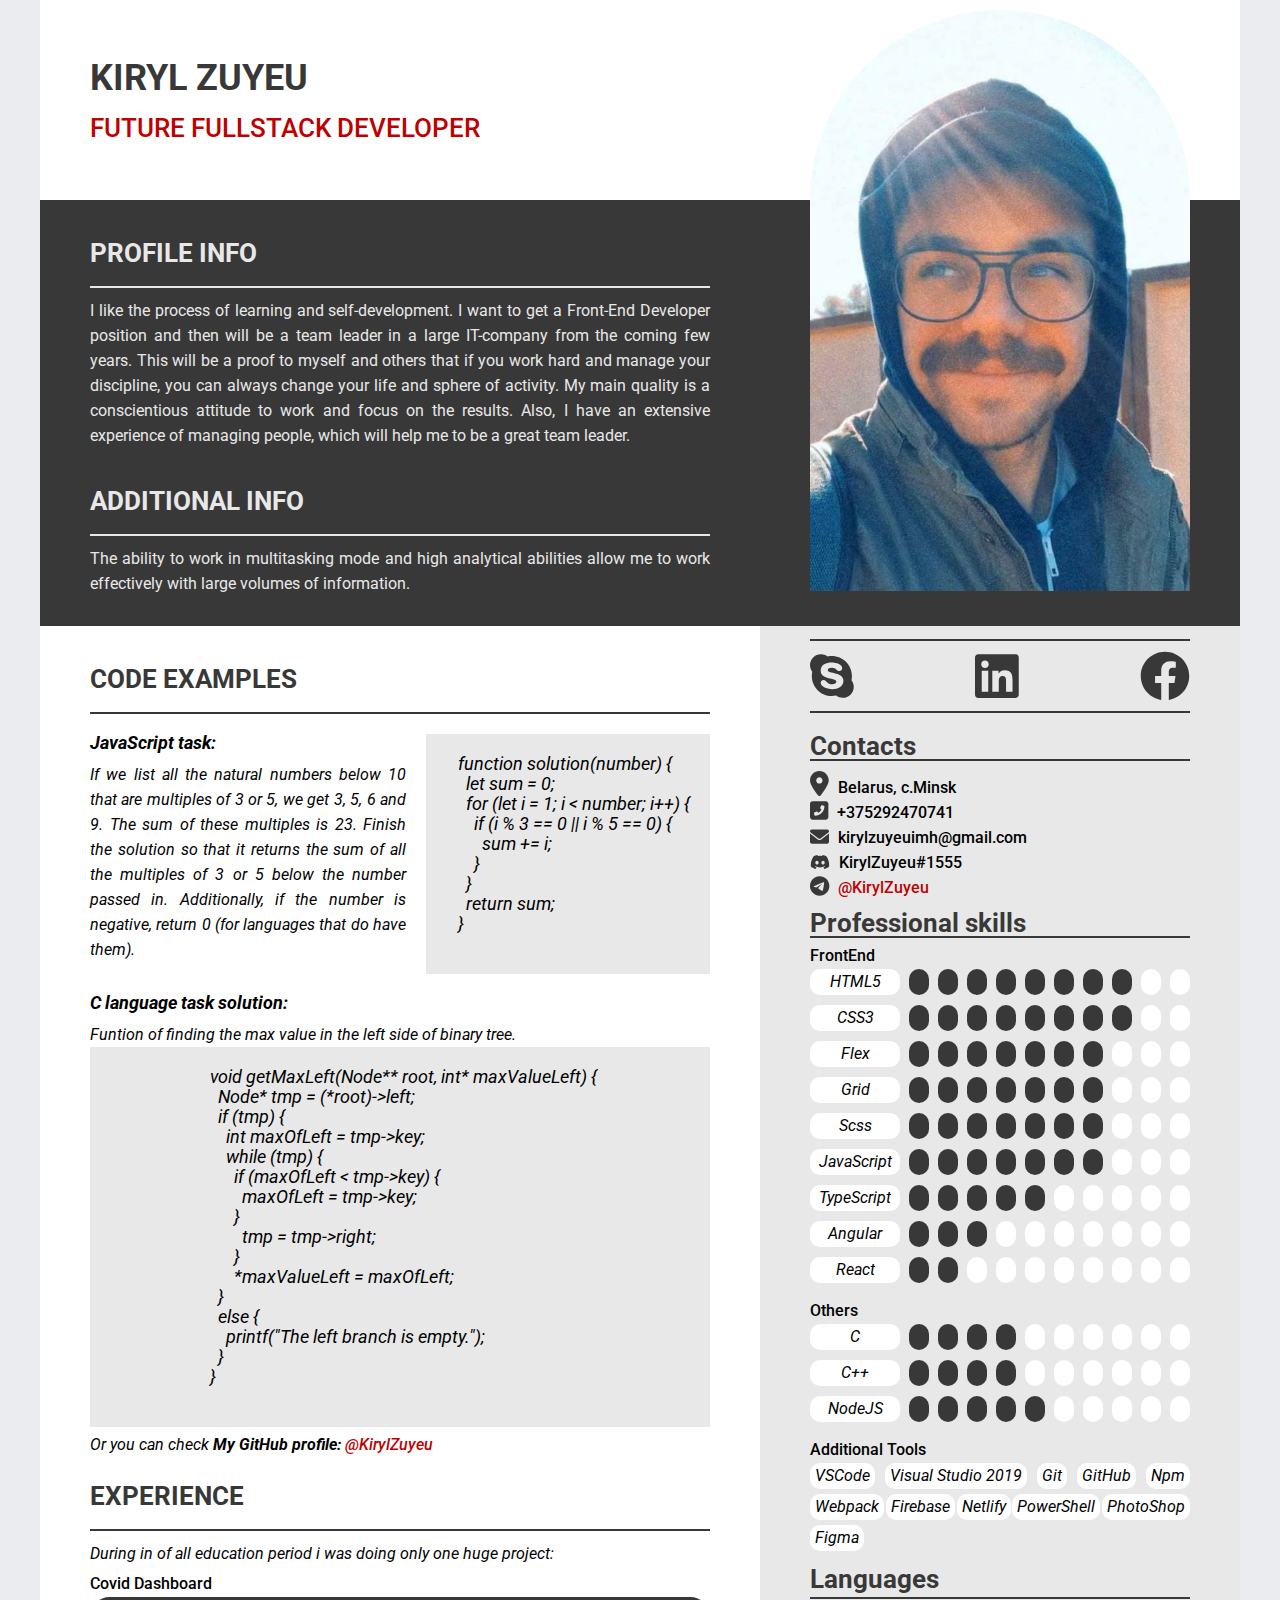
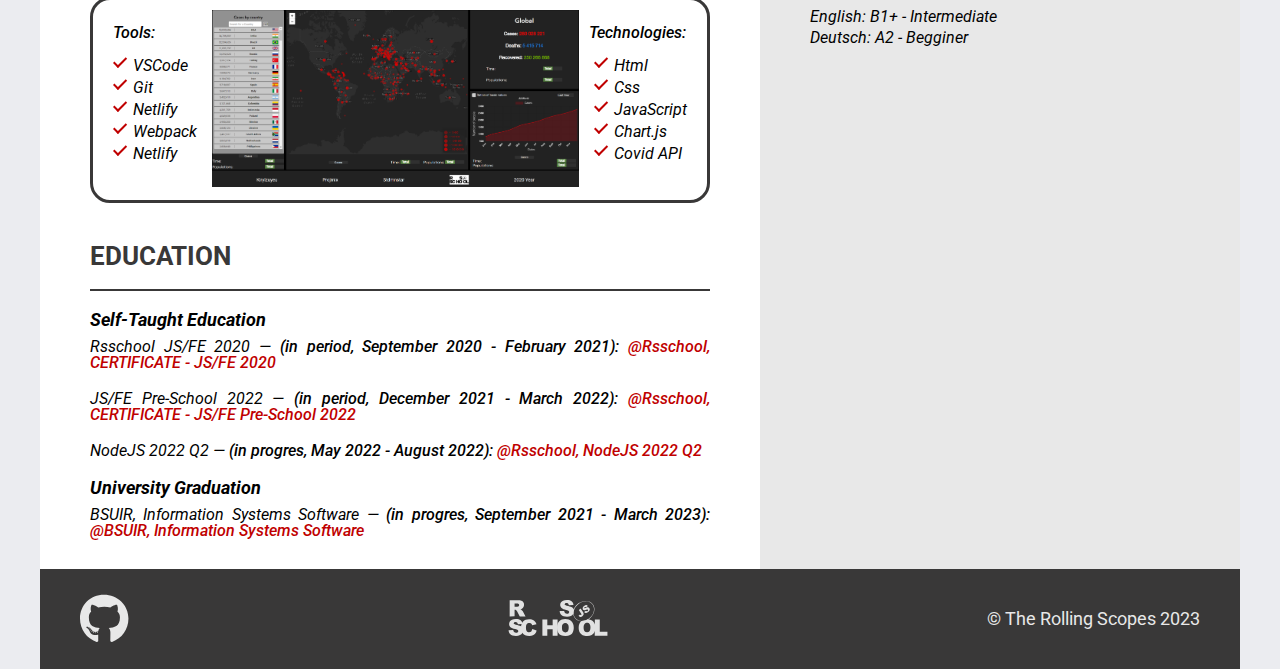
==== commit 6ea4d7eb: "feat: add actual information" ====
--- a/index.html
+++ b/index.html
@@ -363,32 +363,6 @@
                     <span class="other-skills__item_rate-none"></span>
                   </li>
                   <li class="other-skills__item">
-                    <span class="other-skills__item_text">PHP</span>
-                    <span class="other-skills__item_rate-done"></span>
-                    <span class="other-skills__item_rate-done"></span>
-                    <span class="other-skills__item_rate-done"></span>
-                    <span class="other-skills__item_rate-none"></span>
-                    <span class="other-skills__item_rate-none"></span>
-                    <span class="other-skills__item_rate-none"></span>
-                    <span class="other-skills__item_rate-none"></span>
-                    <span class="other-skills__item_rate-none"></span>
-                    <span class="other-skills__item_rate-none"></span>
-                    <span class="other-skills__item_rate-none"></span>
-                  </li>
-                  <li class="other-skills__item">
-                    <span class="other-skills__item_text">SQL</span>
-                    <span class="other-skills__item_rate-done"></span>
-                    <span class="other-skills__item_rate-done"></span>
-                    <span class="other-skills__item_rate-done"></span>
-                    <span class="other-skills__item_rate-done"></span>
-                    <span class="other-skills__item_rate-done"></span>
-                    <span class="other-skills__item_rate-done"></span>
-                    <span class="other-skills__item_rate-done"></span>
-                    <span class="other-skills__item_rate-none"></span>
-                    <span class="other-skills__item_rate-none"></span>
-                    <span class="other-skills__item_rate-none"></span>
-                  </li>
-                  <li class="other-skills__item">
                     <span class="other-skills__item_text">NodeJS</span>
                     <span class="other-skills__item_rate-done"></span>
                     <span class="other-skills__item_rate-done"></span>
@@ -426,8 +400,8 @@
               <h3 class="languages__title">Languages</h3>
             </div>
             <ul class="languages__list">
-              <li class="languages__item">English: A2+ or B1 - Intermediate</li>
-              <li class="languages__item">Deutsch: A1 - Begginer</li>
+              <li class="languages__item">English: B1+ - Intermediate</li>
+              <li class="languages__item">Deutsch: A2 - Begginer</li>
             </ul>
           </section>
         </div>
@@ -437,7 +411,7 @@
       <div class="footer__container">
         <a class="footer__git" href="https://github.com/KirylZuyeu" target="blank" aria-label="link on gitHub"><i class="fab fa-github footer__git_img"></i></a>
         <a class="footer__rsschool" href="https://rs.school/js/" target="blank"><img class="footer__rsschool_img" src="./assets/icons/rsschool.svg" alt="Rsschool Icon"></a>
-        <span class="footer__copyright">© The Rolling Scopes 2022</span>
+        <span class="footer__copyright">© The Rolling Scopes 2023</span>
       </div>
     </footer>
   </div>
--- a/assets/css/style.css
+++ b/assets/css/style.css
@@ -76,7 +76,7 @@
   display: flex;
 }
 
-.main__сontent {
+.main__content {
   width: 60%;
 }
 
@@ -767,4 +767,4 @@
 .footer__copyright {
   color: var(--color__line_light);
   font-size: var(--size__code);
-}+}
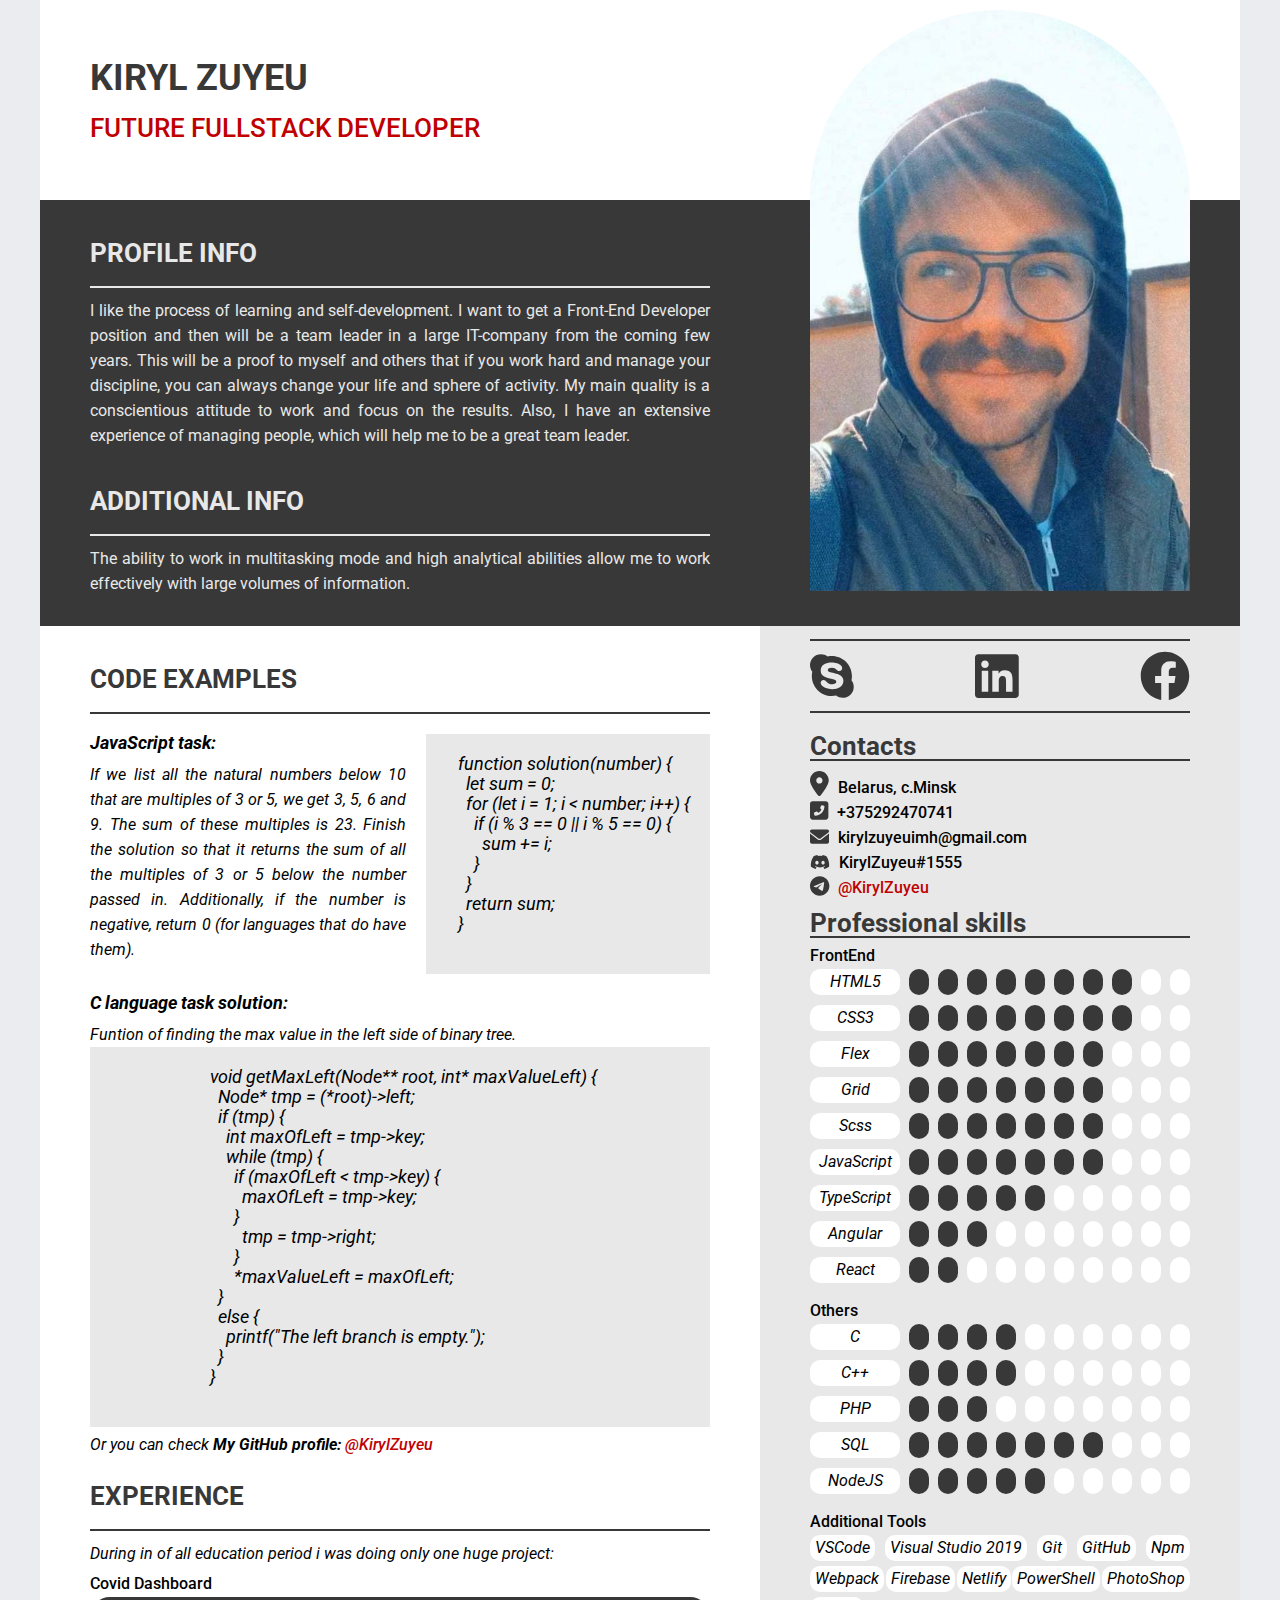
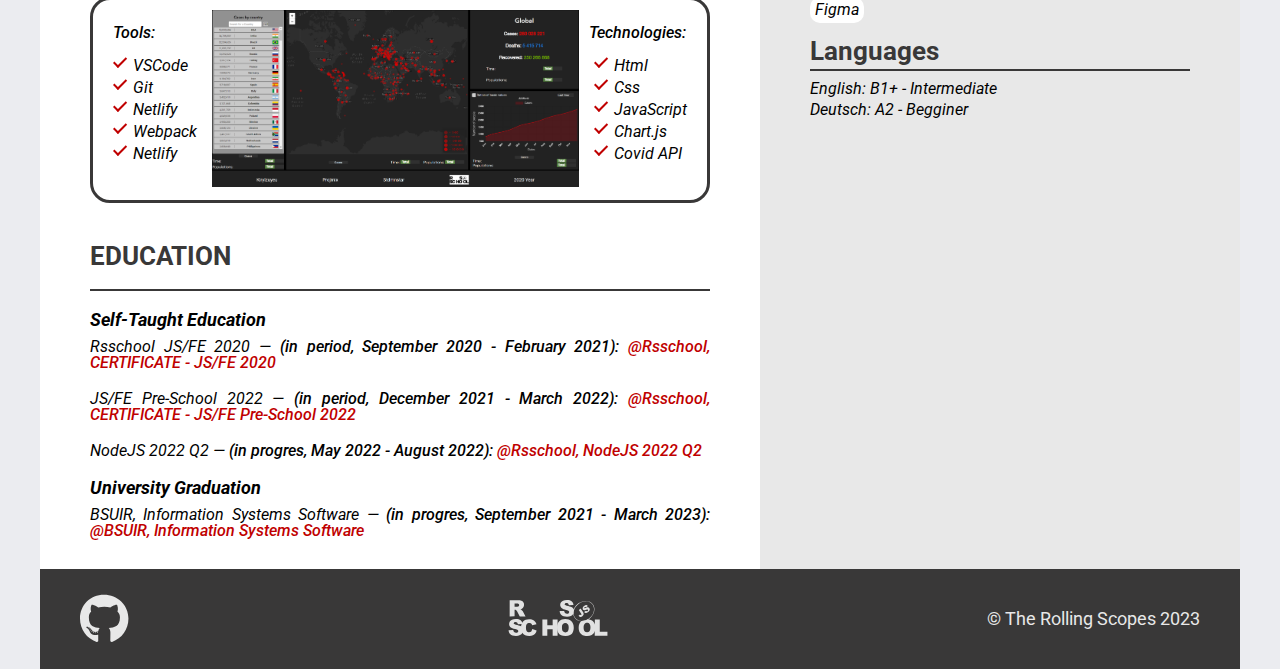
==== commit 0dc8ccab: "Merge pull request #9 from KirylZuyeu/rsschool-cv-html" ====
--- a/index.html
+++ b/index.html
@@ -363,6 +363,32 @@
                     <span class="other-skills__item_rate-none"></span>
                   </li>
                   <li class="other-skills__item">
+                    <span class="other-skills__item_text">PHP</span>
+                    <span class="other-skills__item_rate-done"></span>
+                    <span class="other-skills__item_rate-done"></span>
+                    <span class="other-skills__item_rate-done"></span>
+                    <span class="other-skills__item_rate-none"></span>
+                    <span class="other-skills__item_rate-none"></span>
+                    <span class="other-skills__item_rate-none"></span>
+                    <span class="other-skills__item_rate-none"></span>
+                    <span class="other-skills__item_rate-none"></span>
+                    <span class="other-skills__item_rate-none"></span>
+                    <span class="other-skills__item_rate-none"></span>
+                  </li>
+                  <li class="other-skills__item">
+                    <span class="other-skills__item_text">SQL</span>
+                    <span class="other-skills__item_rate-done"></span>
+                    <span class="other-skills__item_rate-done"></span>
+                    <span class="other-skills__item_rate-done"></span>
+                    <span class="other-skills__item_rate-done"></span>
+                    <span class="other-skills__item_rate-done"></span>
+                    <span class="other-skills__item_rate-done"></span>
+                    <span class="other-skills__item_rate-done"></span>
+                    <span class="other-skills__item_rate-none"></span>
+                    <span class="other-skills__item_rate-none"></span>
+                    <span class="other-skills__item_rate-none"></span>
+                  </li>
+                  <li class="other-skills__item">
                     <span class="other-skills__item_text">NodeJS</span>
                     <span class="other-skills__item_rate-done"></span>
                     <span class="other-skills__item_rate-done"></span>
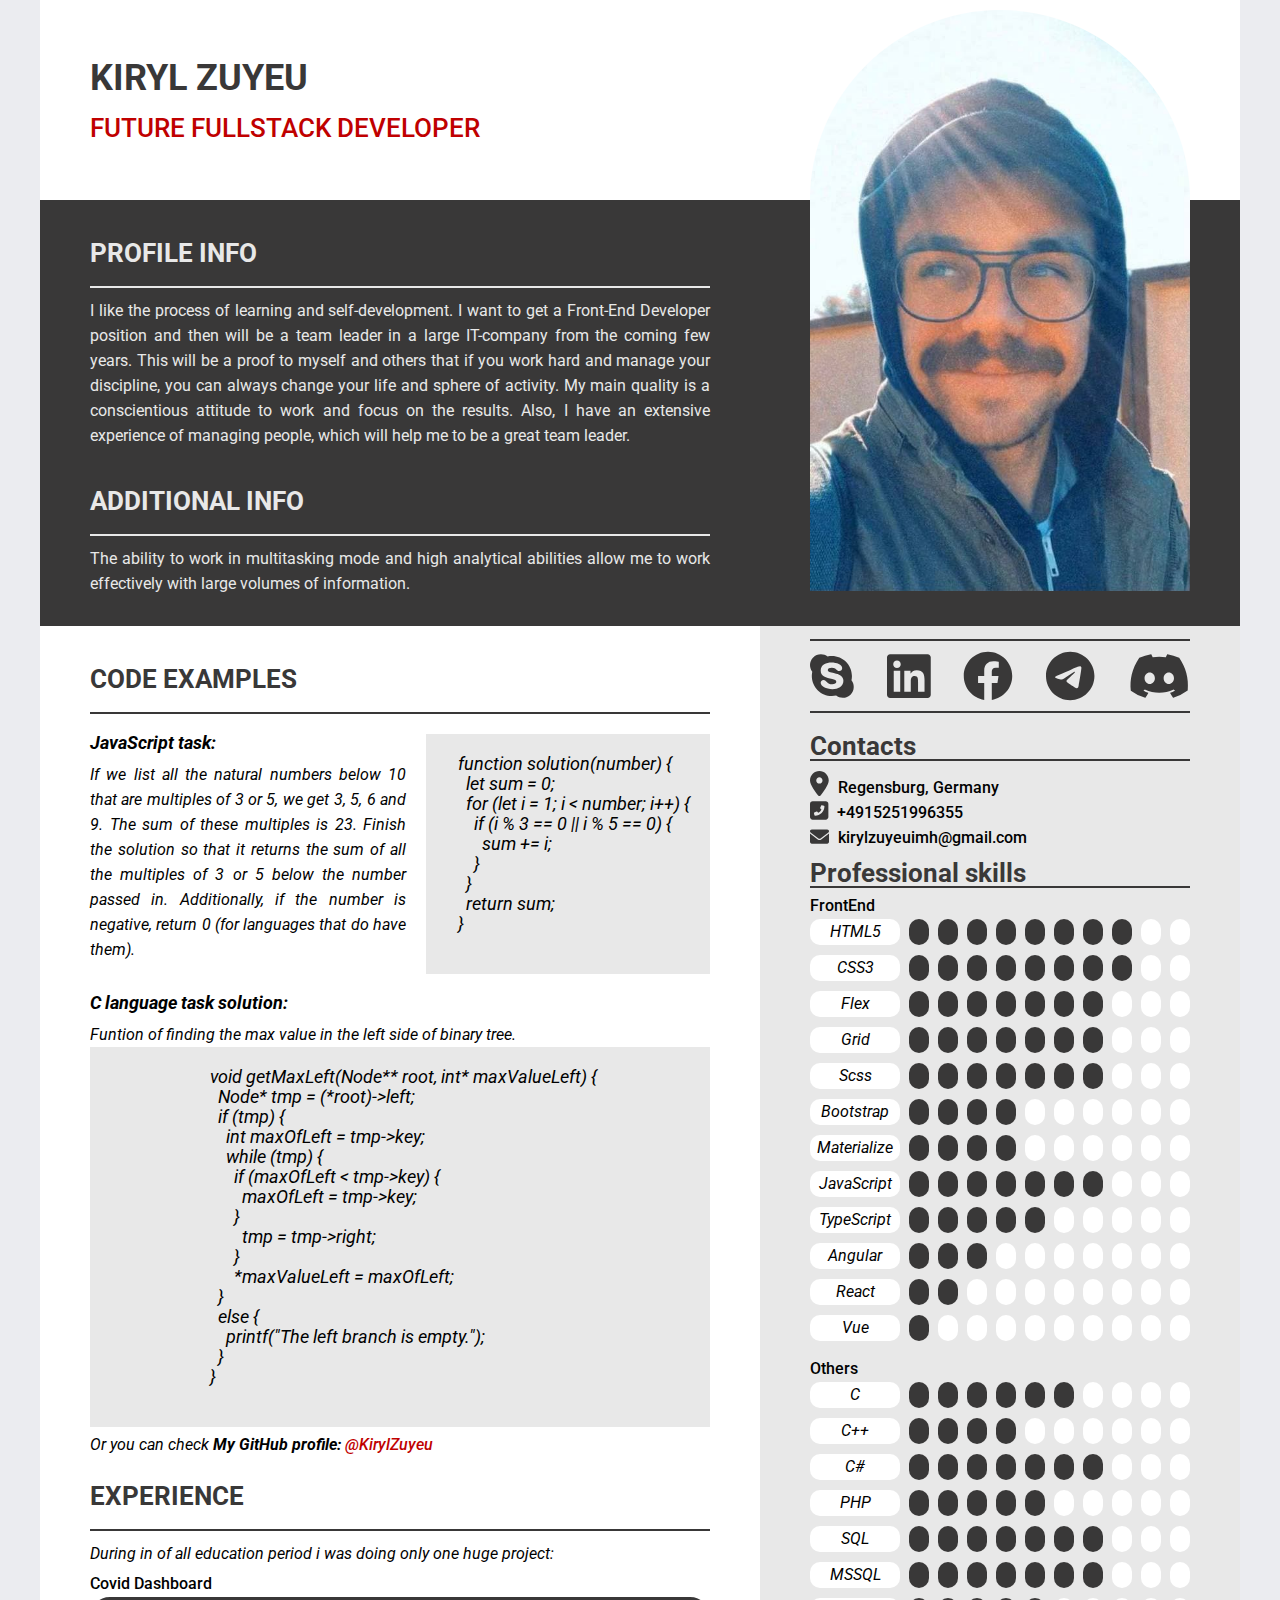
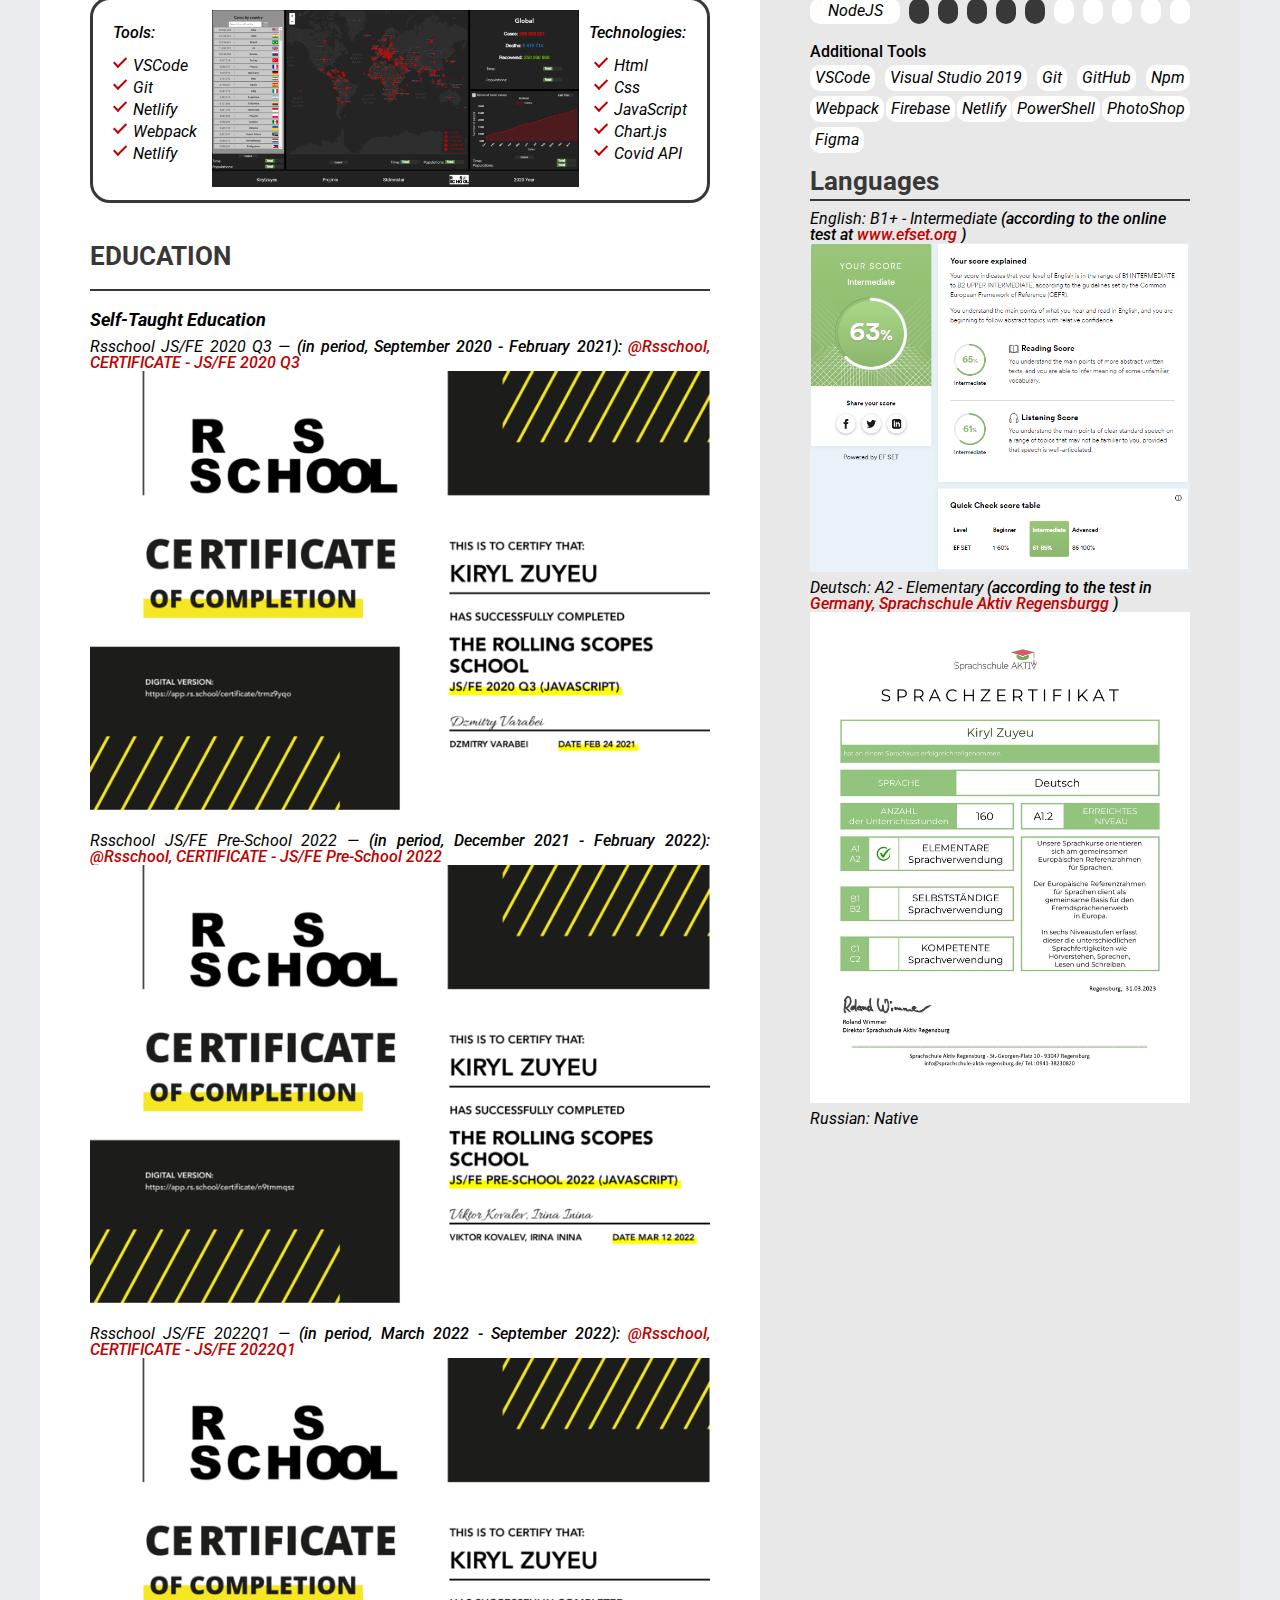
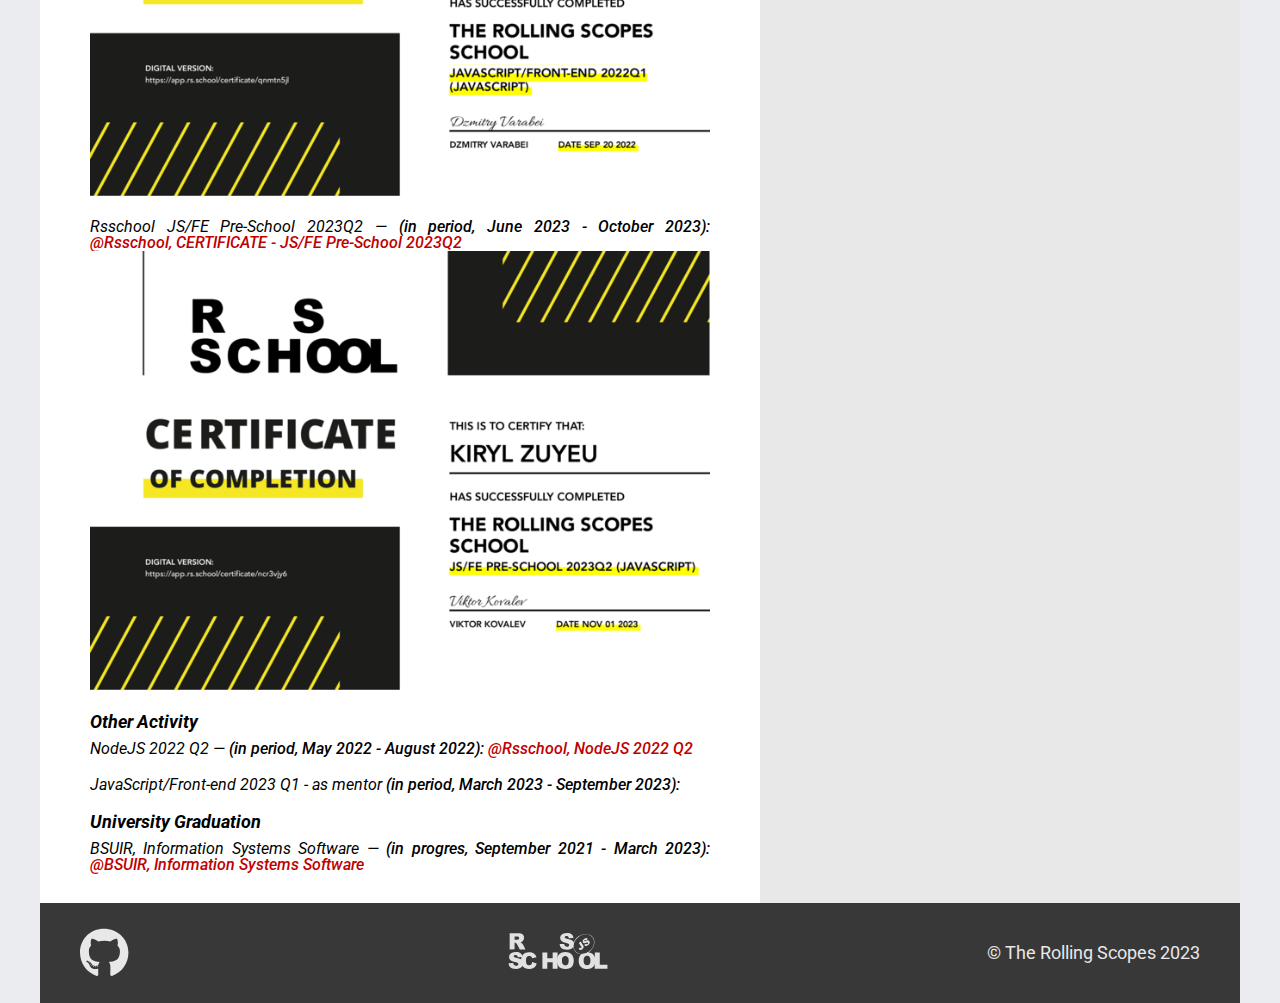
==== commit 41ad4de5: "feat: add actual info in cv" ====
--- a/index.html
+++ b/index.html
@@ -134,19 +134,46 @@
               <div class="education-selft">
                 <h3 class="education-selft__title">Self-Taught Education</h3>
                 <div class="education-selft__description">
-                  <span>Rsschool JS/FE 2020 — </span>
+                  <span>Rsschool JS/FE 2020 Q3 — </span>
                   <span class="education-selft__text">(in period, September 2020 - February 2021): </span>
-                  <a href="https://app.rs.school/certificate/trmz9yqo" class="education-selft__link" target="blank">@Rsschool, CERTIFICATE - JS/FE 2020</a>
+                  <a href="https://app.rs.school/certificate/trmz9yqo" class="education-selft__link" target="blank">@Rsschool, CERTIFICATE - JS/FE 2020 Q3</a>
+                  <div>
+                    <a class="project__link" href="https://app.rs.school/certificate/trmz9yqo" target="blank"><img class="project__link_image" src="./assets/images/RSSchool_2020_Main-1.png" alt="Link On Rsschool, CERTIFICATE - JS/FE 2020 Q3"></a>
+                  </div>
                 </div>
                 <div class="education-selft__description">
-                  <span>JS/FE Pre-School 2022 — </span>
-                  <span class="education-selft__text">(in period, December 2021 - March 2022): </span>
+                  <span>Rsschool JS/FE Pre-School 2022 — </span>
+                  <span class="education-selft__text">(in period, December 2021 - February 2022): </span>
                   <a href="https://app.rs.school/certificate/n9tmmqsz" class="education-selft__link" target="blank">@Rsschool, CERTIFICATE - JS/FE Pre-School 2022</a>
-                </div>
+                  <div>
+                    <a class="project__link" href="https://app.rs.school/certificate/n9tmmqsz" target="blank"><img class="project__link_image" src="./assets/images/RSSchool_2022_Begin-1.png" alt="Link On Rsschool, CERTIFICATE - JS/FE Pre-School 2022"></a>
+                  </div>
+                </div>
+                <div class="education-selft__description">
+                  <span>Rsschool JS/FE 2022Q1 — </span>
+                  <span class="education-selft__text">(in period, March 2022 - September 2022): </span>
+                  <a href="https://app.rs.school/certificate/qnmtn5jl" class="education-selft__link" target="blank">@Rsschool, CERTIFICATE - JS/FE 2022Q1</a>
+                  <div>
+                    <a class="project__link" href="https://app.rs.school/certificate/qnmtn5jl" target="blank"><img class="project__link_image" src="./assets/images/RSSchool_2022_Main-1.png" alt="Link On Rsschool, CERTIFICATE - JS/FE 2022Q1"></a>
+                  </div>
+                </div>
+                <div class="education-selft__description">
+                  <span>Rsschool JS/FE Pre-School 2023Q2 — </span>
+                  <span class="education-selft__text">(in period, June 2023 - October 2023): </span>
+                  <a href="https://app.rs.school/certificate/ncr3vjy6" class="education-selft__link" target="blank">@Rsschool, CERTIFICATE - JS/FE Pre-School 2023Q2</a>
+                  <div>
+                    <a class="project__link" href="https://app.rs.school/certificate/ncr3vjy6" target="blank"><img class="project__link_image" src="./assets/images/RSSchool_2023_Begin-1.png" alt="Link On Rsschool, CERTIFICATE - JS/FE Pre-School 2023Q2"></a>
+                  </div>
+                </div>
+                <h3 class="education-univer__title">Other Activity</h3>
                 <div class="education-selft__description">
                   <span>NodeJS 2022 Q2 — </span>
-                  <span class="education-selft__text">(in progres, May 2022 - August 2022): </span>
+                  <span class="education-selft__text">(in period, May 2022 - August 2022): </span>
                   <a href="https://rs.school/nodejs/" class="education-selft__link" target="blank">@Rsschool, NodeJS 2022 Q2</a>
+                </div>
+                <div class="education-selft__description">
+                  <span>JavaScript/Front-end 2023 Q1 - as mentor</span>
+                  <span class="education-selft__text">(in period, March 2023 - September 2023): </span>
                 </div>
               </div>
               <div class="education-univer">
@@ -172,10 +199,16 @@
                 <a class="social__item_link" href="https://join.skype.com/invite/eefLxkBv0HuY" target="blank" aria-label="link on skype"><i class="fab fa-skype social__item_img"></i></a>
               </li>
               <li class="social__item">
-                <a class="social__item_link" href="https://www.linkedin.com/in/kirylzuyeu" target="blank" aria-label="link on linkedIn"><i class="fab fa-linkedin social__item_img"></i></a>
+                <a class="social__item_link" href="https://www.linkedin.com/in/kirylzuyeu/" target="blank" aria-label="link on linkedIn"><i class="fab fa-linkedin social__item_img"></i></a>
               </li>
               <li class="social__item">
-                <a class="social__item_link" href="https://www.facebook.com/kiryl.zuyeu" target="blank" aria-label="link on facebook"><i class="fab fa-facebook social__item_img"></i></a>
+                <a class="social__item_link" href="https://www.facebook.com/profile.php?id=100087954735610&mibextid=LQQJ4d" target="blank" aria-label="link on facebook"><i class="fab fa-facebook social__item_img"></i></a>
+              </li>
+              <li class="social__item">
+                <a class="social__item_link" href="https://t.me/KirylZuyeu" target="blank" aria-label="link on telegram"><i class="fab fa-telegram social__item_img"></i></a>
+              </li>
+              <li class="social__item">
+                <a class="social__item_link" href="https://discordapp.com/users/450774305236713503/" target="blank" aria-label="link on discord"><i class="fab fa-discord social__item_img"></i></a>
               </li>
             </ul>
           </nav>
@@ -186,23 +219,15 @@
             <ul class="contacts__list">
               <li class="contacts__item">
                 <i class="fas fa-map-marker-alt contacts__item_img adress"></i>
-                <span class="contacts__item_info">Belarus, c.Minsk</span>
+                <span class="contacts__item_info">Regensburg, Germany</span>
               </li>
               <li class="contacts__item">
                 <i class="fas fa-phone-square-alt contacts__item_img phone"></i>
-                <span class="contacts__item_info">+375292470741</span>
+                <span class="contacts__item_info">+4915251996355</span>
               </li>
               <li class="contacts__item">
                 <i class="fas fa-envelope contacts__item_img mail"></i>
                 <span class="contacts__item_info">kirylzuyeuimh@gmail.com</span>
-              </li>
-              <li class="contacts__item">
-                <i class="fab fa-discord contacts__item_img discord"></i>
-                <span class="contacts__item_info">KirylZuyeu#1555</span>
-              </li>
-              <li class="contacts__item">
-                <i class="fab fa-telegram contacts__item_img telegram"></i>
-                <a class="contacts__item_link" href="https://t.me/KirylZuyeu" target="blank">@KirylZuyeu</a>
               </li>
             </ul>
           </section>
@@ -280,6 +305,32 @@
                     <span class="frontEnd-skills__item_rate-none"></span>
                   </li>
                   <li class="frontEnd-skills__item">
+                    <span class="frontEnd-skills__item_text">Bootstrap</span>
+                    <span class="frontEnd-skills__item_rate-done"></span>
+                    <span class="frontEnd-skills__item_rate-done"></span>
+                    <span class="frontEnd-skills__item_rate-done"></span>
+                    <span class="frontEnd-skills__item_rate-done"></span>
+                    <span class="frontEnd-skills__item_rate-none"></span>
+                    <span class="frontEnd-skills__item_rate-none"></span>
+                    <span class="frontEnd-skills__item_rate-none"></span>
+                    <span class="frontEnd-skills__item_rate-none"></span>
+                    <span class="frontEnd-skills__item_rate-none"></span>
+                    <span class="frontEnd-skills__item_rate-none"></span>
+                  </li>
+                  <li class="frontEnd-skills__item">
+                    <span class="frontEnd-skills__item_text">Materialize</span>
+                    <span class="frontEnd-skills__item_rate-done"></span>
+                    <span class="frontEnd-skills__item_rate-done"></span>
+                    <span class="frontEnd-skills__item_rate-done"></span>
+                    <span class="frontEnd-skills__item_rate-done"></span>
+                    <span class="frontEnd-skills__item_rate-none"></span>
+                    <span class="frontEnd-skills__item_rate-none"></span>
+                    <span class="frontEnd-skills__item_rate-none"></span>
+                    <span class="frontEnd-skills__item_rate-none"></span>
+                    <span class="frontEnd-skills__item_rate-none"></span>
+                    <span class="frontEnd-skills__item_rate-none"></span>
+                  </li>
+                  <li class="frontEnd-skills__item">
                     <span class="frontEnd-skills__item_text">JavaScript</span>
                     <span class="frontEnd-skills__item_rate-done"></span>
                     <span class="frontEnd-skills__item_rate-done"></span>
@@ -322,6 +373,19 @@
                     <span class="frontEnd-skills__item_text">React</span>
                     <span class="frontEnd-skills__item_rate-done"></span>
                     <span class="frontEnd-skills__item_rate-done"></span>
+                    <span class="frontEnd-skills__item_rate-none"></span>
+                    <span class="frontEnd-skills__item_rate-none"></span>
+                    <span class="frontEnd-skills__item_rate-none"></span>
+                    <span class="frontEnd-skills__item_rate-none"></span>
+                    <span class="frontEnd-skills__item_rate-none"></span>
+                    <span class="frontEnd-skills__item_rate-none"></span>
+                    <span class="frontEnd-skills__item_rate-none"></span>
+                    <span class="frontEnd-skills__item_rate-none"></span>
+                  </li>
+                  <li class="frontEnd-skills__item">
+                    <span class="frontEnd-skills__item_text">Vue</span>
+                    <span class="frontEnd-skills__item_rate-done"></span>
+                    <span class="frontEnd-skills__item_rate-none"></span>
                     <span class="frontEnd-skills__item_rate-none"></span>
                     <span class="frontEnd-skills__item_rate-none"></span>
                     <span class="frontEnd-skills__item_rate-none"></span>
@@ -342,8 +406,8 @@
                     <span class="frontEnd-skills__item_rate-done"></span>
                     <span class="frontEnd-skills__item_rate-done"></span>
                     <span class="frontEnd-skills__item_rate-done"></span>
-                    <span class="frontEnd-skills__item_rate-none"></span>
-                    <span class="frontEnd-skills__item_rate-none"></span>
+                    <span class="frontEnd-skills__item_rate-done"></span>
+                    <span class="frontEnd-skills__item_rate-done"></span>
                     <span class="frontEnd-skills__item_rate-none"></span>
                     <span class="frontEnd-skills__item_rate-none"></span>
                     <span class="frontEnd-skills__item_rate-none"></span>
@@ -363,12 +427,25 @@
                     <span class="other-skills__item_rate-none"></span>
                   </li>
                   <li class="other-skills__item">
+                    <span class="other-skills__item_text">C#</span>
+                    <span class="other-skills__item_rate-done"></span>
+                    <span class="other-skills__item_rate-done"></span>
+                    <span class="other-skills__item_rate-done"></span>
+                    <span class="other-skills__item_rate-done"></span>
+                    <span class="other-skills__item_rate-done"></span>
+                    <span class="other-skills__item_rate-done"></span>
+                    <span class="other-skills__item_rate-done"></span>
+                    <span class="other-skills__item_rate-none"></span>
+                    <span class="other-skills__item_rate-none"></span>
+                    <span class="other-skills__item_rate-none"></span>
+                  </li>
+                  <li class="other-skills__item">
                     <span class="other-skills__item_text">PHP</span>
                     <span class="other-skills__item_rate-done"></span>
                     <span class="other-skills__item_rate-done"></span>
                     <span class="other-skills__item_rate-done"></span>
-                    <span class="other-skills__item_rate-none"></span>
-                    <span class="other-skills__item_rate-none"></span>
+                    <span class="other-skills__item_rate-done"></span>
+                    <span class="other-skills__item_rate-done"></span>
                     <span class="other-skills__item_rate-none"></span>
                     <span class="other-skills__item_rate-none"></span>
                     <span class="other-skills__item_rate-none"></span>
@@ -377,6 +454,19 @@
                   </li>
                   <li class="other-skills__item">
                     <span class="other-skills__item_text">SQL</span>
+                    <span class="other-skills__item_rate-done"></span>
+                    <span class="other-skills__item_rate-done"></span>
+                    <span class="other-skills__item_rate-done"></span>
+                    <span class="other-skills__item_rate-done"></span>
+                    <span class="other-skills__item_rate-done"></span>
+                    <span class="other-skills__item_rate-done"></span>
+                    <span class="other-skills__item_rate-done"></span>
+                    <span class="other-skills__item_rate-none"></span>
+                    <span class="other-skills__item_rate-none"></span>
+                    <span class="other-skills__item_rate-none"></span>
+                  </li>
+                  <li class="other-skills__item">
+                    <span class="other-skills__item_text">MSSQL</span>
                     <span class="other-skills__item_rate-done"></span>
                     <span class="other-skills__item_rate-done"></span>
                     <span class="other-skills__item_rate-done"></span>
@@ -426,8 +516,21 @@
               <h3 class="languages__title">Languages</h3>
             </div>
             <ul class="languages__list">
-              <li class="languages__item">English: B1+ - Intermediate</li>
-              <li class="languages__item">Deutsch: A2 - Begginer</li>
+              <li class="languages__item">
+                  <span>English: B1+ - Intermediate</span>
+                  <span class="education-selft__text">(according to the online test at
+                    <a href="https://www.efset.org/quick-check/" class="education-selft__link" target="blank">www.efset.org</a>  
+                  )</span>
+                  <a href="https://www.efset.org/quick-check/" target="blank"><img class="project__link_image" src="./assets/images/english.PNG" alt="Link On Result Test Of English"></a>
+              </li>
+              <li class="languages__item">
+                <span>Deutsch: A2 - Elementary</span>
+                <span class="education-selft__text">(according to the test in
+                  <a href="https://www.sprachschule-aktiv-regensburg.de/en/" class="education-selft__link" target="blank">Germany, Sprachschule Aktiv Regensburgg</a>  
+                )</span>
+                <a href="https://www.efset.org/quick-check/" target="blank"><img class="project__link_image" src="./assets/images/Deutsch_A1.1_Sertificate.jpg" alt="Link On Result Test Of English"></a>
+              </li>
+              <li class="languages__item">Russian: Native</li>
             </ul>
           </section>
         </div>
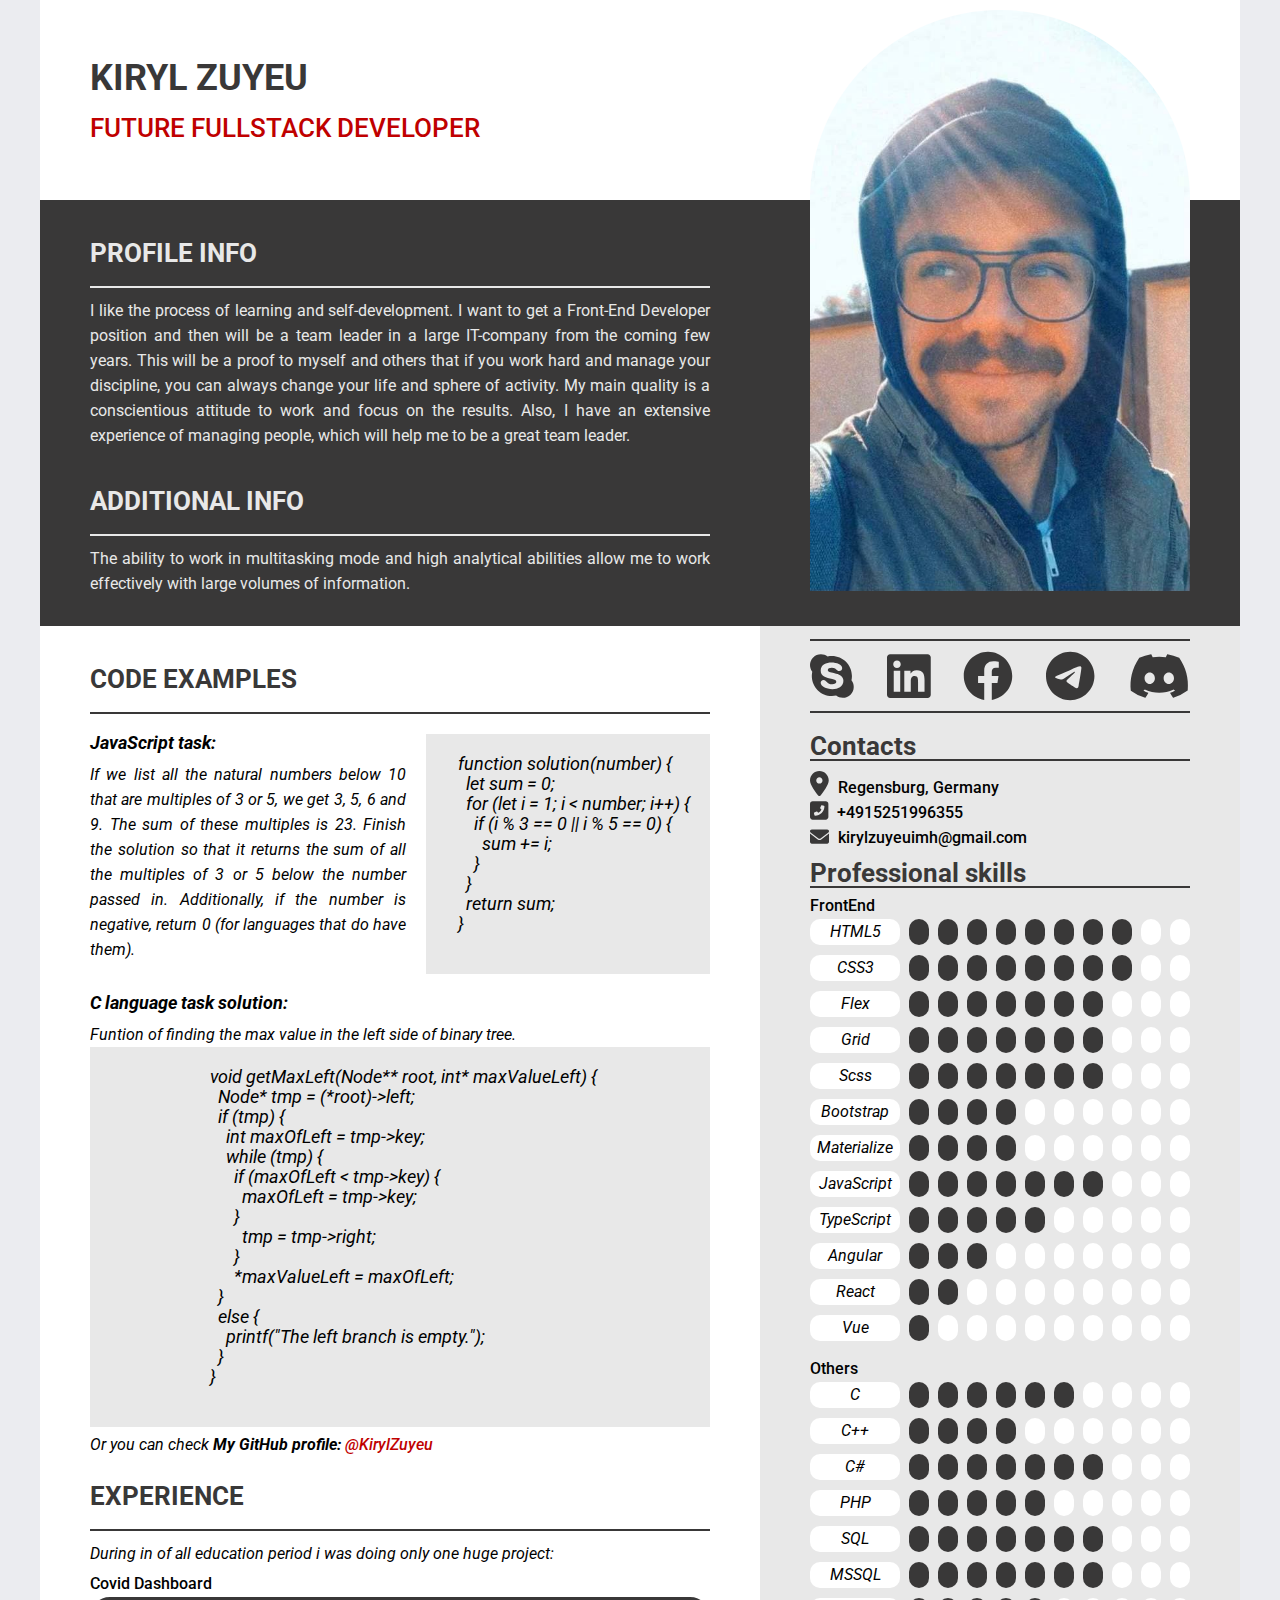
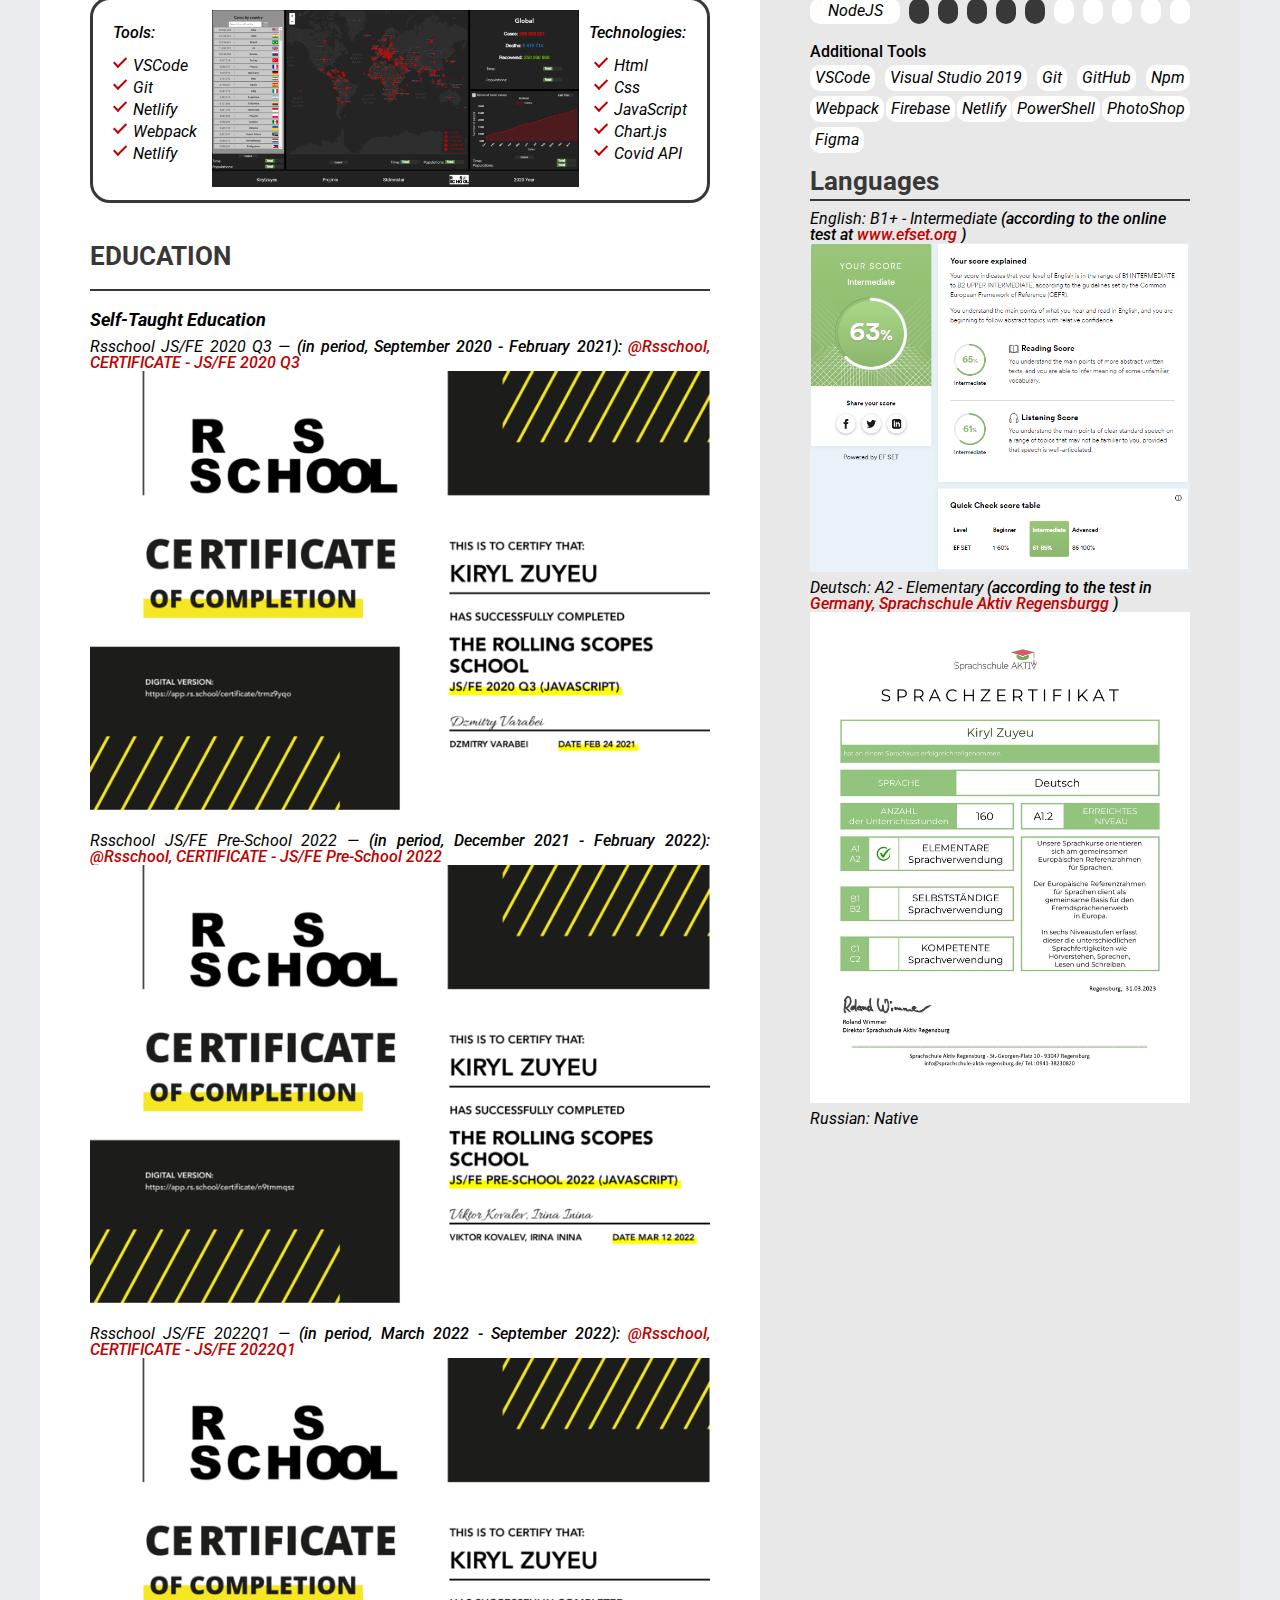
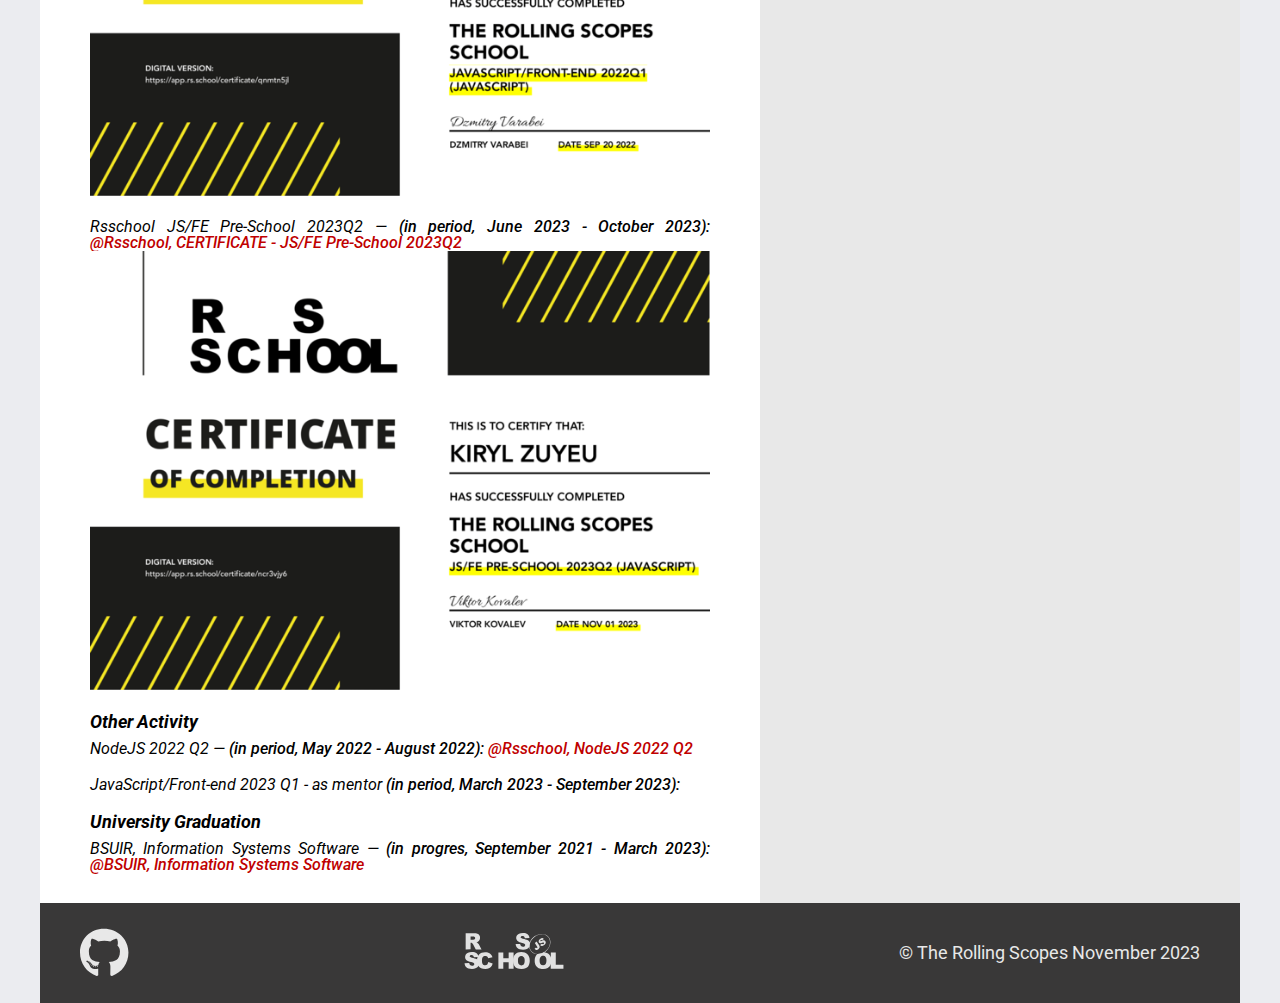
==== commit ac10d34b: "feat: add month in date of creation cv" ====
--- a/index.html
+++ b/index.html
@@ -540,7 +540,7 @@
       <div class="footer__container">
         <a class="footer__git" href="https://github.com/KirylZuyeu" target="blank" aria-label="link on gitHub"><i class="fab fa-github footer__git_img"></i></a>
         <a class="footer__rsschool" href="https://rs.school/js/" target="blank"><img class="footer__rsschool_img" src="./assets/icons/rsschool.svg" alt="Rsschool Icon"></a>
-        <span class="footer__copyright">© The Rolling Scopes 2023</span>
+        <span class="footer__copyright">© The Rolling Scopes November 2023</span>
       </div>
     </footer>
   </div>
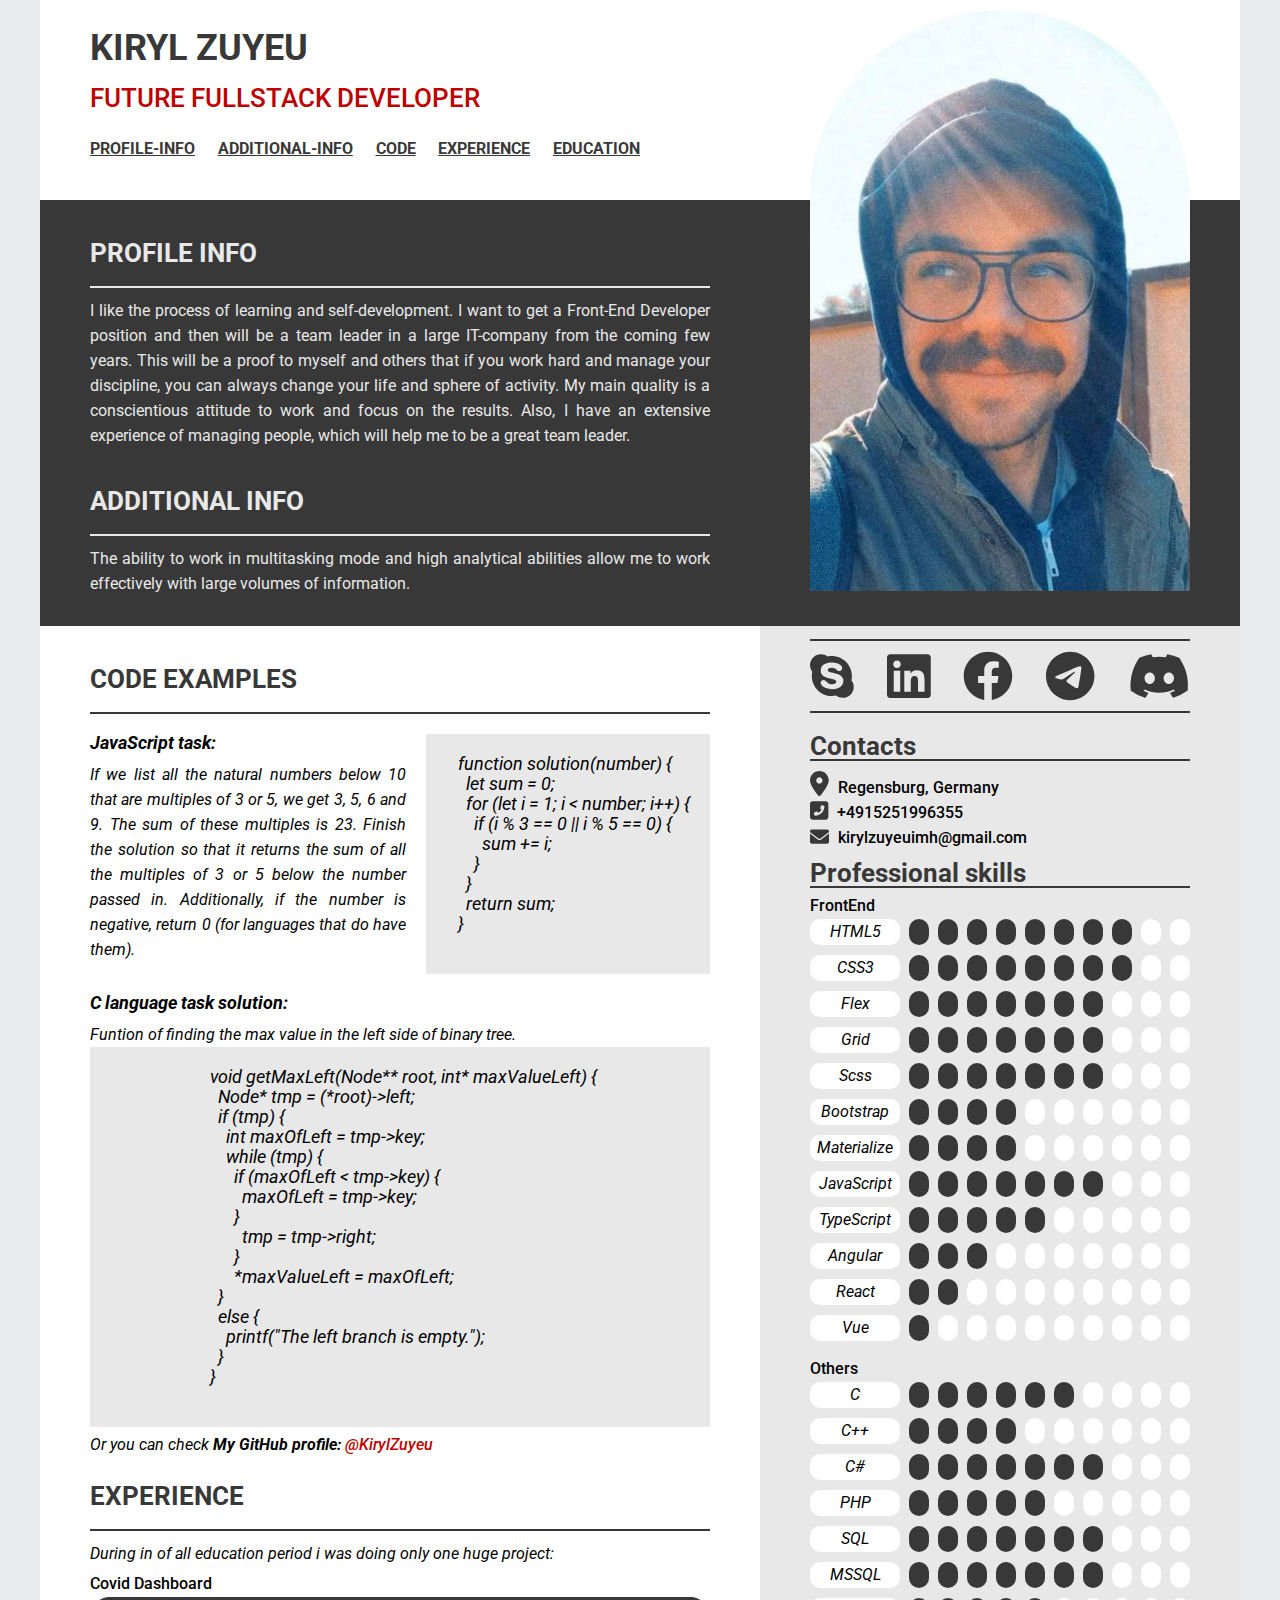
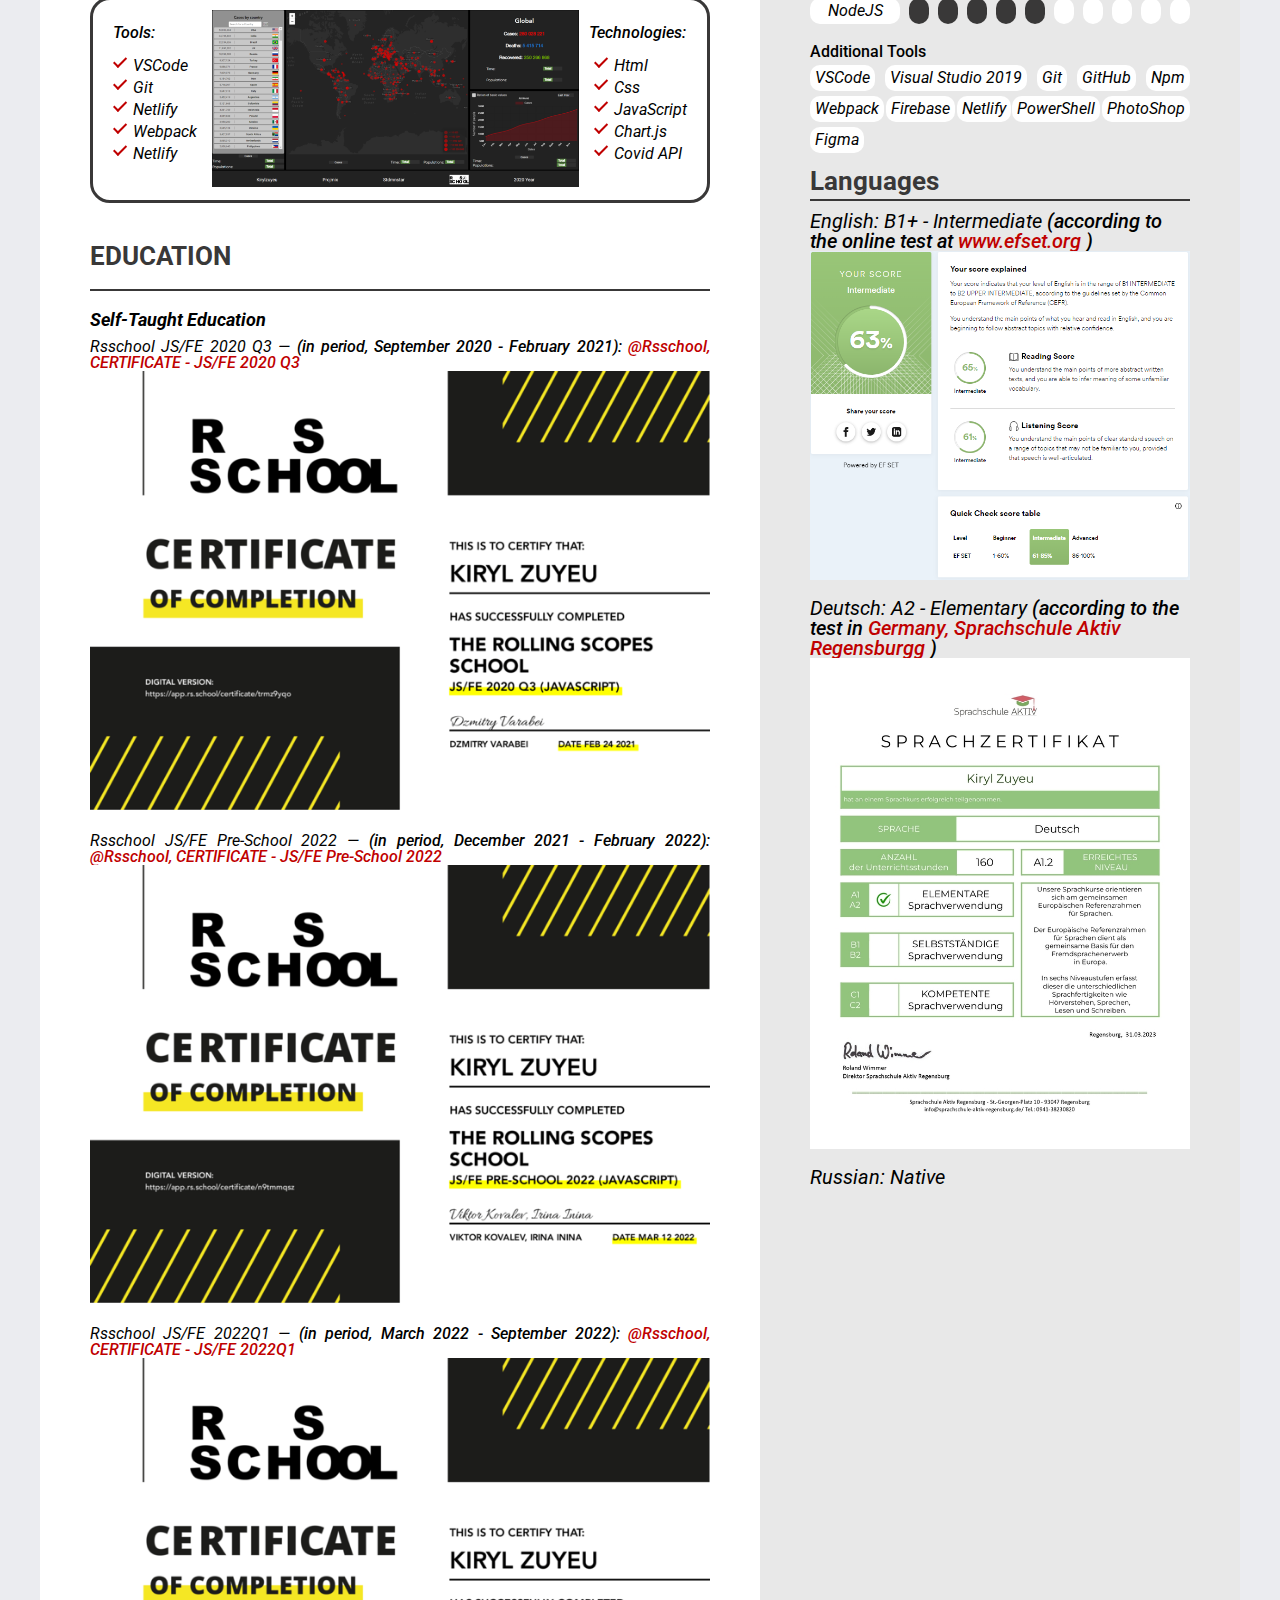
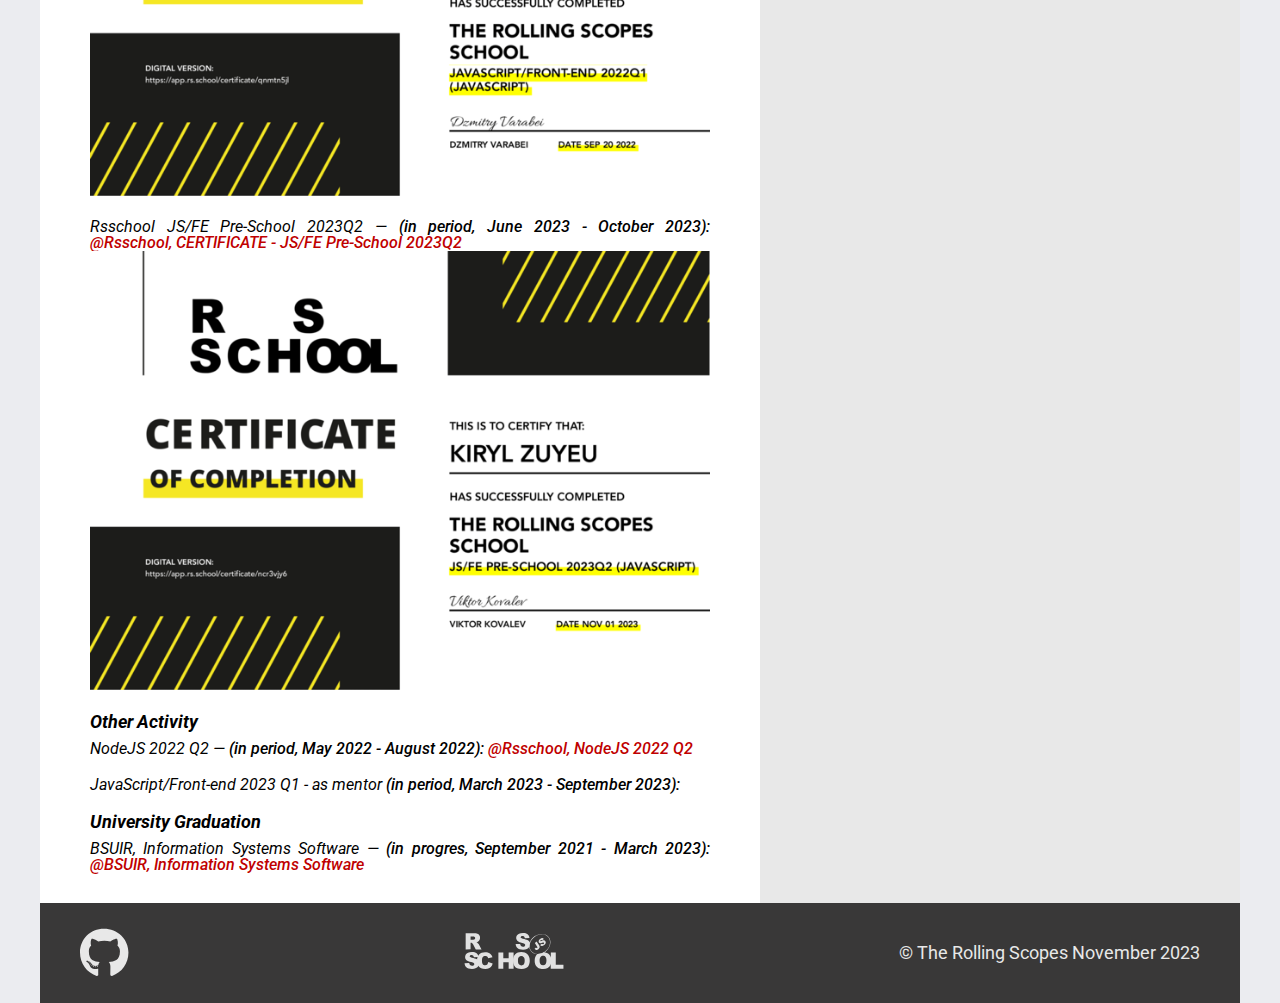
==== commit 36c61d34: "feat: add navigation pannel" ====
--- a/index.html
+++ b/index.html
@@ -20,23 +20,41 @@
         <h1 class="header__title">Kiryl Zuyeu</h1>
         <p class="header__subtitle">Future FullStack Developer</p>
       </div>
+      <nav class="navbar">
+        <ul class="navbar__list">
+            <li class="navbar__item">
+                <a class="navbar__link" href="#profile-info">Profile-info</a>
+            <li class="navbar__item">
+                <a class="navbar__link" href="#additional-info">Additional-info</a>
+            </li>
+            <li class="navbar__item">
+                <a class="navbar__link" href="#code">Code</a>
+            </li>
+            <li class="navbar__item">
+                <a class="navbar__link" href="#experience">Experience</a>
+            </li>
+            <li class="navbar__item">
+                <a class="navbar__link" href="#education">Education</a>
+            </li>
+        </ul>
+      </nav>
     </header>
     <main class="main">
       <div class="main_wrapper">
         <div class="main__content">
-          <section class="profile-info container">
+          <section class="profile-info container" id="profile-info">
             <div class="profile-info__title_container">
               <h2 class="profile-info__title">Profile info</h2>
             </div>
             <p class="profile-info__content">I like the process of learning and self-development. I want to get a Front-End Developer position and then will be a team leader in a large IT-company from the coming few years. This will be a proof to myself and others that if you work hard and manage your discipline, you can always change your life and sphere of activity. My main quality is a conscientious attitude to work and focus on the results. Also, I have an extensive experience of managing people, which will help me to be a great team leader.</p>
           </section>
-          <section class="additional-info container">
+          <section class="additional-info container" id="additional-info">
             <div class="additional-info__title_container">
               <h2 class="additional-info__title">Additional info</h2>
             </div>
             <p class="additional-info__content">The ability to work in multitasking mode and high analytical abilities allow me to work effectively with large volumes of information.</p>
           </section>
-          <section class="code container">
+          <section class="code container" id="code">
             <div class="code__title_container">
               <h2 class="code__title">Code examples</h2>
             </div>
@@ -92,7 +110,7 @@
               <a href="https://github.com/KirylZuyeu" class="code-git__link" target="blank">@KirylZuyeu</a>
             </div>
           </section>
-          <section class="experience container">
+          <section class="experience container" id="experience">
             <div class="experience__title_container">
               <h2 class="experience__title">Experience</h2>
             </div>
@@ -126,7 +144,7 @@
               </div>
             </div>
           </section>
-          <section class="education container">
+          <section class="education container" id="education">
             <div class="education__title_container">
               <h2 class="education__title">Education</h2>
             </div>
@@ -518,17 +536,17 @@
             <ul class="languages__list">
               <li class="languages__item">
                   <span>English: B1+ - Intermediate</span>
-                  <span class="education-selft__text">(according to the online test at
+                  <span class="languages__discription">(according to the online test at
                     <a href="https://www.efset.org/quick-check/" class="education-selft__link" target="blank">www.efset.org</a>  
                   )</span>
-                  <a href="https://www.efset.org/quick-check/" target="blank"><img class="project__link_image" src="./assets/images/english.PNG" alt="Link On Result Test Of English"></a>
+                  <a class="languages__certificate" href="https://www.efset.org/quick-check/" target="blank"><img class="project__link_image" src="./assets/images/english.PNG" alt="Link On Result Test Of English"></a>
               </li>
               <li class="languages__item">
                 <span>Deutsch: A2 - Elementary</span>
-                <span class="education-selft__text">(according to the test in
+                <span class="languages__discription">(according to the test in
                   <a href="https://www.sprachschule-aktiv-regensburg.de/en/" class="education-selft__link" target="blank">Germany, Sprachschule Aktiv Regensburgg</a>  
                 )</span>
-                <a href="https://www.efset.org/quick-check/" target="blank"><img class="project__link_image" src="./assets/images/Deutsch_A1.1_Sertificate.jpg" alt="Link On Result Test Of English"></a>
+                <a class="languages__certificate" href="https://www.efset.org/quick-check/" target="blank"><img class="project__link_image" src="./assets/images/Deutsch_A1.1_Sertificate.jpg" alt="Link On Result Test Of English"></a>
               </li>
               <li class="languages__item">Russian: Native</li>
             </ul>
--- a/assets/css/style.css
+++ b/assets/css/style.css
@@ -34,6 +34,10 @@
   font-family: 'Roboto', sans-serif;
 }
 
+html {
+  scroll-behavior: smooth;
+}
+
 p {
   line-height: 25px;
 }
@@ -46,11 +50,32 @@
 .header {
   height: 200px;
   display: flex;
-  align-items: center;
+  flex-direction: column;
+  margin: 0px 50px;
 }
 
 .header__wrapper {
-  margin: 0 50px;
+  margin: 30px 0px;
+}
+
+.navbar {
+  width: 50%;
+}
+
+.navbar__list {
+  display: flex;
+  justify-content: space-between;
+  font-weight: 700;
+  text-transform: uppercase;
+  font-size: var(--size__text);
+}
+
+.navbar__link {
+  color:var(--color__heading);
+}
+
+.navbar__link:hover {
+  color:var(--color__subheading);
 }
 
 .header__title {
@@ -730,7 +755,12 @@
 .languages__item {
   font-weight: 400;
   font-style: italic;
-  margin-bottom: 5px;
+  margin-bottom: 15px;
+  font-size: 20px;
+}
+
+.languages__discription {
+  font-weight: 500;
 }
 
 .footer {
